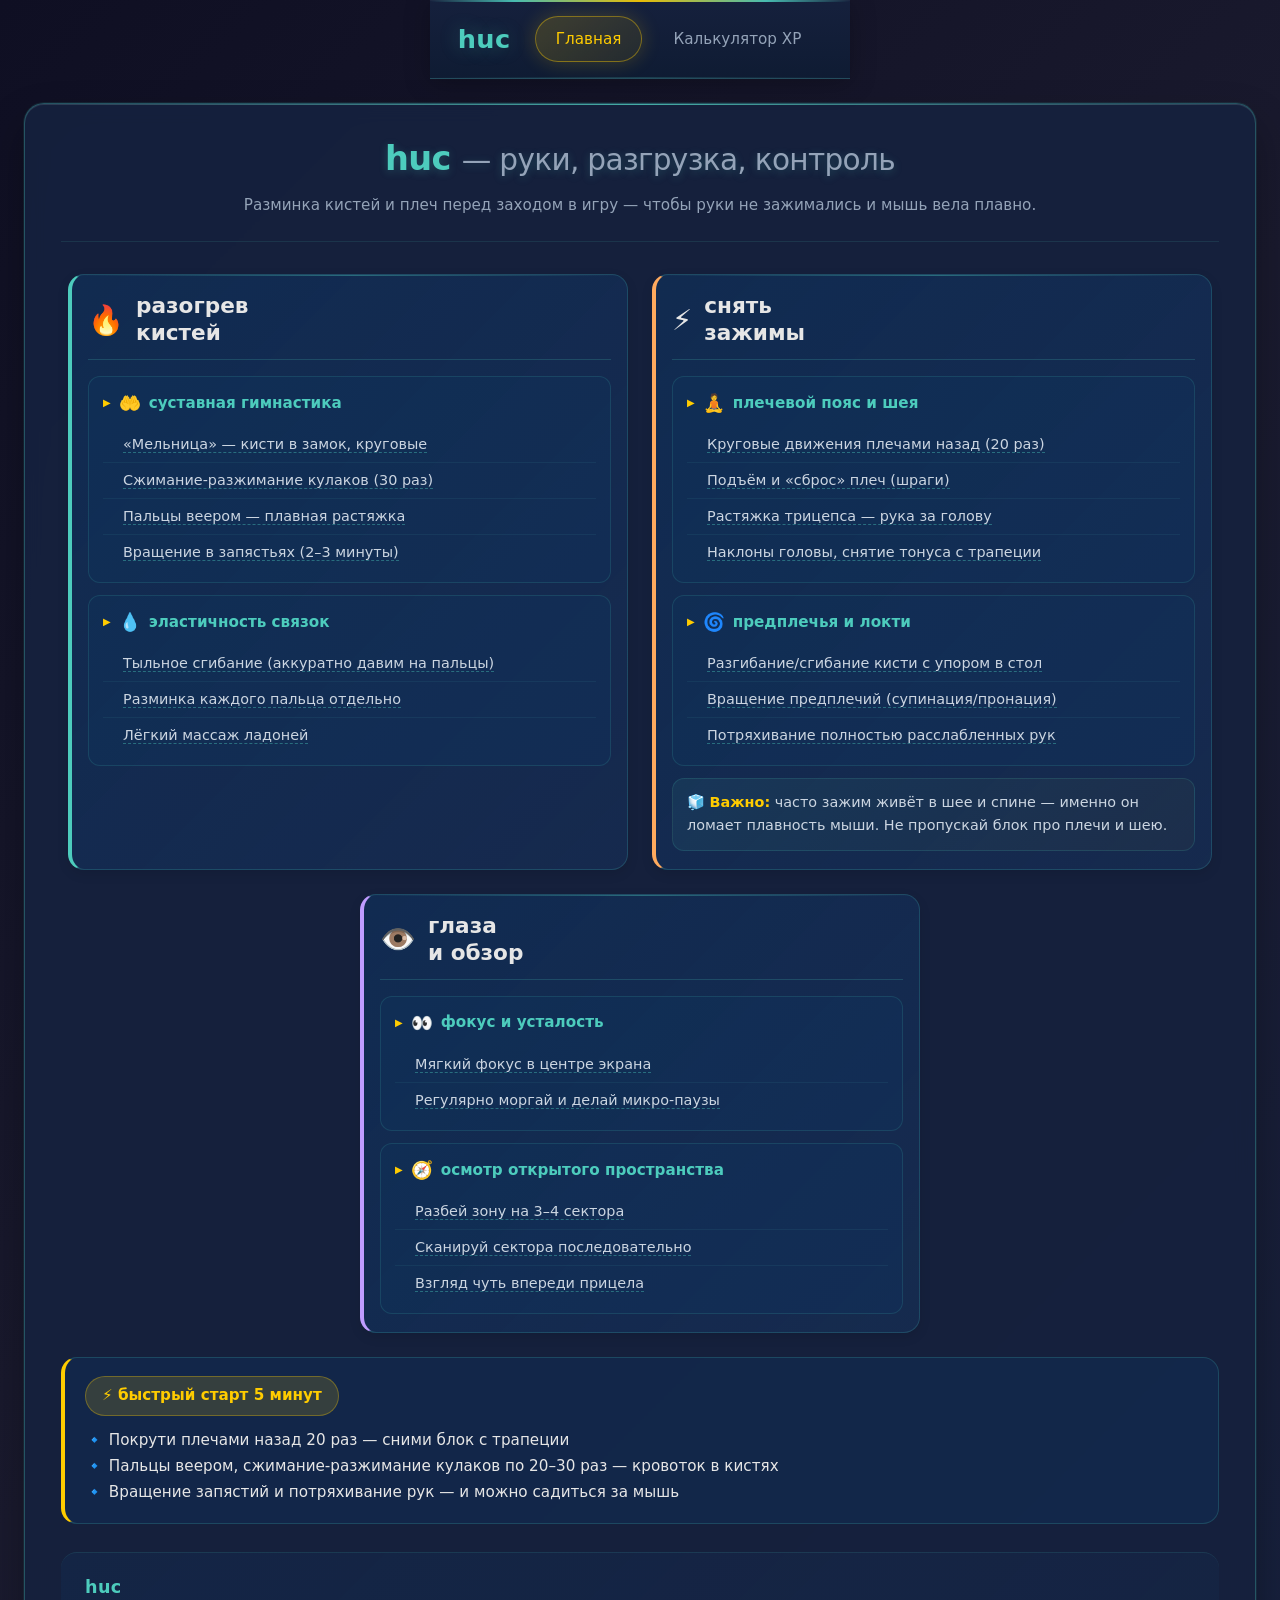
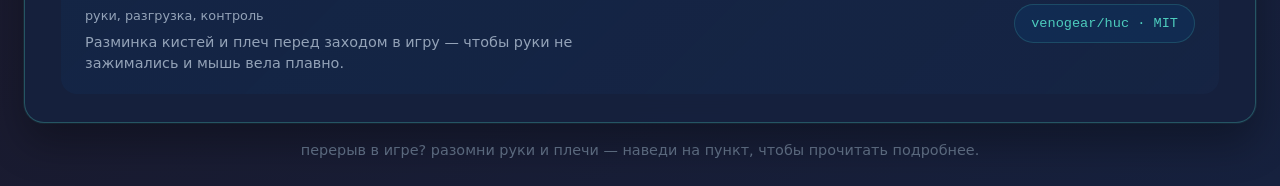
==== index.html @ d39ca1de "1 1" ====
<!DOCTYPE html>
<html lang="ru">
<head>
    <meta charset="UTF-8">
    <meta name="viewport" content="width=device-width, initial-scale=1.0">
    <title>huc (руки, разгрузка, контроль) · разминка рук и плеч перед игрой</title>
    <link rel="stylesheet" href="header.css">
    <style>
        * {
            box-sizing: border-box;
            margin: 0;
            padding: 0;
            font-family: 'Segoe UI', system-ui, -apple-system, sans-serif;
        }

        body {
            background: linear-gradient(135deg, #0f0f23 0%, #1a1a2e 50%, #16213e 100%);
            color: #e6e6e6;
            line-height: 1.6;
            padding: 24px;
            display: flex;
            flex-direction: column;
            align-items: center;
            min-height: 100vh;
        }

        .wrapper {
            max-width: 1800px;
            width: 100%;
        }

        .container {
            width: 100%;
            background: rgba(22, 33, 62, 0.95);
            backdrop-filter: blur(10px);
            border-radius: 20px;
            padding: 28px 36px;
            box-shadow:
                0 20px 40px rgba(0, 0, 0, 0.3),
                0 0 0 1px rgba(77, 204, 189, 0.1),
                inset 0 1px 0 rgba(255, 255, 255, 0.1);
            border: 1px solid rgba(77, 204, 189, 0.3);
            position: relative;
            overflow: visible;
        }

        .container::before {
            content: '';
            position: absolute;
            top: 0;
            left: 0;
            right: 0;
            height: 1px;
            background: linear-gradient(90deg, transparent, #4dccbd, transparent);
            opacity: 0.8;
        }

        .page-title {
            text-align: center;
            margin-bottom: 32px;
            padding-bottom: 24px;
            border-bottom: 1px solid rgba(77, 204, 189, 0.12);
        }

        .page-title h1 {
            font-size: 2.1rem;
            font-weight: 600;
            color: #4dccbd;
            letter-spacing: -0.02em;
            text-shadow: 0 2px 8px rgba(77, 204, 189, 0.25);
        }

        .page-title .decode {
            font-weight: 400;
            color: #94a3b8;
            font-size: 0.88em;
        }

        .page-title .sub {
            color: #94a3b8;
            font-size: 0.95rem;
            margin-top: 8px;
            line-height: 1.5;
        }

        .mindmap {
            display: flex;
            flex-wrap: wrap;
            justify-content: center;
            gap: 24px;
        }

        .card {
            flex: 1 1 420px;
            max-width: 560px;
            background: linear-gradient(135deg, rgba(15, 52, 96, 0.6), rgba(26, 58, 106, 0.4));
            border-radius: 16px;
            padding: 18px 16px;
            border: 1px solid rgba(77, 204, 189, 0.2);
            border-left: 4px solid #4dccbd;
            box-shadow: 0 4px 12px rgba(0, 0, 0, 0.1);
            position: relative;
            overflow: visible;
            transition: border-color 0.2s, box-shadow 0.2s;
        }

        .card::before {
            content: '';
            position: absolute;
            top: 0;
            left: 0;
            right: 0;
            height: 1px;
            background: linear-gradient(90deg, transparent, rgba(77, 204, 189, 0.4), transparent);
        }

        .card:hover {
            border-left-color: #ffcc00;
            box-shadow: 0 6px 20px rgba(255, 204, 0, 0.1);
        }

        .card-header {
            display: flex;
            align-items: center;
            gap: 12px;
            margin-bottom: 16px;
            padding-bottom: 12px;
            border-bottom: 1px solid rgba(77, 204, 189, 0.2);
        }

        .card-header .icon {
            font-size: 1.8rem;
        }

        .card-header h2 {
            font-size: 1.35rem;
            font-weight: 600;
            line-height: 1.25;
            color: #e6e6e6;
        }

        .block {
            background: rgba(15, 52, 96, 0.35);
            border-radius: 12px;
            padding: 12px 14px;
            margin-bottom: 12px;
            border: 1px solid rgba(77, 204, 189, 0.15);
            overflow: visible;
        }

        .block:last-of-type {
            margin-bottom: 0;
        }

        .block-title {
            display: flex;
            align-items: center;
            gap: 8px;
            font-weight: 600;
            color: #4dccbd;
            margin-bottom: 10px;
            font-size: 0.95rem;
        }

        .block-title::before {
            content: "▶";
            color: #ffcc00;
            font-size: 10px;
        }

        .block-title span {
            font-size: 1.1rem;
        }

        .list {
            list-style: none;
        }

        .list li {
            color: #cbd5e1;
            font-size: 0.9rem;
            padding: 6px 0 6px 20px;
            background: url('data:image/svg+xml;utf8,<svg xmlns="http://www.w3.org/2000/svg" width="12" height="12" viewBox="0 0 24 24" fill="none" stroke="%234dccbd" stroke-width="2"/><circle cx="12" cy="12" r="8"/></svg>') left center no-repeat;
            background-size: 12px;
            border-bottom: 1px solid rgba(77, 204, 189, 0.08);
            position: relative;
            overflow: visible;
        }

        .list li:last-child {
            border-bottom: none;
        }

        /* Пункты с тултипом */
        .list li.with-tooltip {
            cursor: help;
            padding-right: 8px;
        }

        .list li.with-tooltip .li-text {
            border-bottom: 1px dashed rgba(77, 204, 189, 0.4);
        }

        .tooltip-panel {
            position: absolute;
            z-index: 50;
            left: 100%;
            top: 50%;
            transform: translateY(-50%);
            margin-left: 12px;
            width: 260px;
            max-width: 90vw;
            padding: 10px 12px;
            background: rgba(22, 33, 62, 0.98);
            border: 1px solid #4dccbd;
            border-radius: 10px;
            font-size: 0.8rem;
            line-height: 1.45;
            color: #e2e8f0;
            opacity: 0;
            visibility: hidden;
            transition: opacity 0.2s, visibility 0.2s;
            pointer-events: none;
            box-shadow: 0 6px 20px rgba(0, 0, 0, 0.3);
            backdrop-filter: blur(10px);
        }

        .list li.with-tooltip:hover .tooltip-panel {
            opacity: 1;
            visibility: visible;
        }

        /* Тултип слева от карточки, если не влезает справа */
        .card:nth-child(even) .list li.with-tooltip .tooltip-panel {
            left: auto;
            right: 100%;
            margin-left: 0;
            margin-right: 12px;
        }

        .tip {
            background: linear-gradient(135deg, rgba(77, 204, 189, 0.08), rgba(255, 204, 0, 0.03));
            border-radius: 12px;
            margin-top: 12px;
            padding: 12px 14px;
            border: 1px solid rgba(77, 204, 189, 0.15);
        }

        .tip p {
            color: #cbd5e1;
            font-size: 0.9rem;
        }

        .tip strong {
            color: #ffcc00;
        }

        .quick {
            margin-top: 24px;
            padding: 18px 20px;
            background: rgba(15, 52, 96, 0.4);
            border-radius: 16px;
            border: 1px solid rgba(77, 204, 189, 0.2);
            border-left: 4px solid #ffcc00;
            color: #e6e6e6;
            font-size: 0.95rem;
            line-height: 1.7;
        }

        .quick .label {
            display: inline-block;
            background: rgba(255, 204, 0, 0.15);
            padding: 6px 16px;
            border-radius: 24px;
            font-weight: 600;
            color: #ffcc00;
            margin-bottom: 12px;
            border: 1px solid rgba(255, 204, 0, 0.3);
        }

        .footer {
            margin-top: 28px;
            padding: 20px 24px;
            border-radius: 16px;
            border-top: 1px solid rgba(77, 204, 189, 0.12);
            background: linear-gradient(135deg, rgba(15, 52, 96, 0.25), rgba(26, 58, 106, 0.15));
            display: flex;
            justify-content: space-between;
            align-items: center;
            flex-wrap: wrap;
            gap: 16px;
        }

        .footer-brand {
            display: flex;
            flex-direction: column;
            gap: 4px;
        }

        .footer-brand .name {
            font-size: 1.1rem;
            font-weight: 600;
            color: #4dccbd;
            letter-spacing: 0.02em;
        }

        .footer-brand .decode {
            font-size: 0.8rem;
            color: #94a3b8;
            font-weight: 400;
        }

        .footer-brand .desc {
            font-size: 0.9rem;
            color: #94a3b8;
            line-height: 1.45;
            max-width: 520px;
            margin-top: 2px;
        }

        .footer .gh {
            font-family: monospace;
            font-size: 0.85rem;
            background: rgba(15, 52, 96, 0.5);
            padding: 8px 16px;
            border-radius: 24px;
            color: #4dccbd;
            border: 1px solid rgba(77, 204, 189, 0.2);
        }

        .card-0 { border-left-color: #4dccbd; }
        .card-1 { border-left-color: #ffaa5e; }
        .card-2 { border-left-color: #bf9cff; }
        .card-3 { border-left-color: #5fd68f; }

        .tagline {
            margin-top: 16px;
            color: #64748b;
            text-align: center;
            font-size: 0.9rem;
        }

        @media (max-width: 900px) {
            .tooltip-panel {
                left: 0;
                right: auto;
                margin-left: 0;
                top: 100%;
                transform: translateY(6px);
                width: 100%;
            }
            .card:nth-child(even) .list li.with-tooltip .tooltip-panel {
                right: auto;
                margin-right: 0;
            }
        }
    </style>
</head>
<body>
    <div id="site-header-placeholder" data-current-page="index"></div>
    <div class="wrapper">
        <div class="container">
            <div class="page-title">
                <h1>huc <span class="decode">— руки, разгрузка, контроль</span></h1>
                <p class="sub">Разминка кистей и плеч перед заходом в игру — чтобы руки не зажимались и мышь вела плавно.</p>
            </div>

            <div class="mindmap">
                <!-- Карточка 1: Разогрев кистей -->
                <div class="card card-0">
                    <div class="card-header">
                        <span class="icon">🔥</span>
                        <h2>разогрев<br>кистей</h2>
                    </div>
                    <div class="block">
                        <div class="block-title"><span>🤲</span> суставная гимнастика</div>
                        <ul class="list">
                            <li class="with-tooltip">
                                <span class="li-text">«Мельница» — кисти в замок, круговые</span>
                                <span class="tooltip-panel">Сцепи пальцы в замок перед грудью и делай медленные круговые движения кистями в одну и другую сторону. Разогревает запястья и мелкие суставы пальцев.</span>
                            </li>
                            <li class="with-tooltip">
                                <span class="li-text">Сжимание‑разжимание кулаков (30 раз)</span>
                                <span class="tooltip-panel">Ритмично сжимай кулаки и полностью разжимай пальцы веером. Улучшает кровоток в кистях и снимает скованность после простоя.</span>
                            </li>
                            <li class="with-tooltip">
                                <span class="li-text">Пальцы веером — плавная растяжка</span>
                                <span class="tooltip-panel">Разводи пальцы в стороны и мягко тяни каждый вверх/вниз. Не дави резко — только лёгкое натяжение. Готовит связки к нагрузке.</span>
                            </li>
                            <li class="with-tooltip">
                                <span class="li-text">Вращение в запястьях (2–3 минуты)</span>
                                <span class="tooltip-panel">Руки свободно или ладони на коленях — крути запястьями по и против часовой. Раскручивает сустав и снимает застой.</span>
                            </li>
                        </ul>
                    </div>
                    <div class="block">
                        <div class="block-title"><span>💧</span> эластичность связок</div>
                        <ul class="list">
                            <li class="with-tooltip">
                                <span class="li-text">Тыльное сгибание (аккуратно давим на пальцы)</span>
                                <span class="tooltip-panel">Второй рукой мягко отводи тыльную сторону пальцев к себе, растягивая запястье. Без боли — только лёгкое натяжение.</span>
                            </li>
                            <li class="with-tooltip">
                                <span class="li-text">Разминка каждого пальца отдельно</span>
                                <span class="tooltip-panel">По очереди сгибай и разгибай каждый палец, можно с лёгким нажимом у основания. Особенно полезно для безымянного и мизинца.</span>
                            </li>
                            <li class="with-tooltip">
                                <span class="li-text">Лёгкий массаж ладоней</span>
                                <span class="tooltip-panel">Большим пальцем другой руки пройдись по ладони и основанию пальцев — разгоняет кровь и снимает напряжение перед хватом мыши.</span>
                            </li>
                        </ul>
                    </div>
                </div>

                <!-- Карточка 2: Снять зажимы -->
                <div class="card card-1">
                    <div class="card-header">
                        <span class="icon">⚡</span>
                        <h2>снять<br>зажимы</h2>
                    </div>
                    <div class="block">
                        <div class="block-title"><span>🧘</span> плечевой пояс и шея</div>
                        <ul class="list">
                            <li class="with-tooltip">
                                <span class="li-text">Круговые движения плечами назад (20 раз)</span>
                                <span class="tooltip-panel">Поднимай плечи вверх, отводи назад и опускай — только назад, не вперёд. Снимает блок с трапеции и верхней части спины, который часто ломает плавность мыши.</span>
                            </li>
                            <li class="with-tooltip">
                                <span class="li-text">Подъём и «сброс» плеч (шраги)</span>
                                <span class="tooltip-panel">Резко подними плечи к ушам и полностью сбрось вниз. Повтори 10–15 раз. Снимает зажим с трапеции после долгого сидения.</span>
                            </li>
                            <li class="with-tooltip">
                                <span class="li-text">Растяжка трицепса — рука за голову</span>
                                <span class="tooltip-panel">Одну руку заведи за голову, второй рукой мягко тяни локоть вниз. Меняй руки. Расслабляет заднюю поверхность руки и плечо.</span>
                            </li>
                            <li class="with-tooltip">
                                <span class="li-text">Наклоны головы, снятие тонуса с трапеции</span>
                                <span class="tooltip-panel">Медленные наклоны головы влево-вправо и вперёд (без запрокидывания). Снимает зажим в шее, который переходит в плечо и руку.</span>
                            </li>
                        </ul>
                    </div>
                    <div class="block">
                        <div class="block-title"><span>🌀</span> предплечья и локти</div>
                        <ul class="list">
                            <li class="with-tooltip">
                                <span class="li-text">Разгибание/сгибание кисти с упором в стол</span>
                                <span class="tooltip-panel">Положи предплечье на стол, кисть свесь за край — сгибай и разгибай кисть вверх-вниз. Растягивает сгибатели и разгибатели предплечья.</span>
                            </li>
                            <li class="with-tooltip">
                                <span class="li-text">Вращение предплечий (супинация/пронация)</span>
                                <span class="tooltip-panel">Локти прижаты к бокам, предплечья горизонтально — поворачивай ладони вверх-вниз. Разминает предплечье и снимает зажим от мыши.</span>
                            </li>
                            <li class="with-tooltip">
                                <span class="li-text">Потряхивание полностью расслабленных рук</span>
                                <span class="tooltip-panel">Встань, опусти руки вдоль тела и потряси кистями и предплечьями, как стряхиваешь воду. Снимает остаточное напряжение перед посадкой за мышь.</span>
                            </li>
                        </ul>
                    </div>
                    <div class="tip">
                        <p>🧊 <strong>Важно:</strong> часто зажим живёт в шее и спине — именно он ломает плавность мыши. Не пропускай блок про плечи и шею.</p>
                    </div>
                </div>

                <!-- Карточка 3: Глаза и обзор -->
                <div class="card card-2">
                    <div class="card-header">
                        <span class="icon">👁️</span>
                        <h2>глаза<br>и обзор</h2>
                    </div>
                    <div class="block">
                        <div class="block-title"><span>👀</span> фокус и усталость</div>
                        <ul class="list">
                            <li class="with-tooltip">
                                <span class="li-text">Мягкий фокус в центре экрана</span>
                                <span class="tooltip-panel">Смотри не в одну точку перекрестия, а чуть «расфокусированно» в центр экрана. Так периферия лучше ловит движение по краям и ты раньше замечаешь модель.</span>
                            </li>
                            <li class="with-tooltip">
                                <span class="li-text">Регулярно моргай и делай микро‑паузы</span>
                                <span class="tooltip-panel">Сухие глаза и напряжённый взгляд прилипают к одной точке. Каждые пару раундов отведи взгляд от монитора на несколько секунд и пару раз глубоко моргни.</span>
                            </li>
                        </ul>
                    </div>
                    <div class="block">
                        <div class="block-title"><span>🧭</span> осмотр открытого пространства</div>
                        <ul class="list">
                            <li class="with-tooltip">
                                <span class="li-text">Разбей зону на 3–4 сектора</span>
                                <span class="tooltip-panel">Мысленно дели открытую площадь на понятные куски: ближний левый, центр, правый, верхние позиции. Так ты не пытаешься охватить всё сразу и не теряешь модель.</span>
                            </li>
                            <li class="with-tooltip">
                                <span class="li-text">Сканируй сектора последовательно</span>
                                <span class="tooltip-panel">Когда выходишь, взгляд быстро пробегает по секторам в одном порядке (например: ближний угол → дальний → верх). Привычный маршрут ускоряет поиск противника.</span>
                            </li>
                            <li class="with-tooltip">
                                <span class="li-text">Взгляд чуть впереди прицела</span>
                                <span class="tooltip-panel">Пусть глаза идут чуть впереди движения прицела. Тогда ты видишь модель ещё до того, как прицел доезжает, а не только в момент, когда по тебе уже стреляют.</span>
                            </li>
                        </ul>
                    </div>
                </div>
            </div>

            <div class="quick">
                <span class="label">⚡ быстрый старт 5 минут</span><br>
                🔹 Покрути плечами назад 20 раз — сними блок с трапеции<br>
                🔹 Пальцы веером, сжимание-разжимание кулаков по 20–30 раз — кровоток в кистях<br>
                🔹 Вращение запястий и потряхивание рук — и можно садиться за мышь
            </div>

            <div class="footer">
                <div class="footer-brand">
                    <div class="name">huc</div>
                    <div class="decode">руки, разгрузка, контроль</div>
                    <div class="desc">Разминка кистей и плеч перед заходом в игру — чтобы руки не зажимались и мышь вела плавно.</div>
                </div>
                <div class="gh">venogear/huc · MIT</div>
            </div>
        </div>

        <p class="tagline">перерыв в игре? разомни руки и плечи — наведи на пункт, чтобы прочитать подробнее.</p>
    </div>
    <script src="load-header.js"></script>
</body>
</html>
---- header.css ----
/* Хеддер — в стиле калькулятора, аккуратный и заметный */
.site-header {
    background: linear-gradient(180deg, rgba(22, 33, 62, 0.98) 0%, rgba(15, 28, 52, 0.98) 100%);
    backdrop-filter: blur(16px);
    border-bottom: 1px solid rgba(77, 204, 189, 0.25);
    padding: 16px 28px;
    margin: -24px -24px 24px -24px;
    position: sticky;
    top: 0;
    z-index: 100;
    box-shadow: 0 4px 24px rgba(0, 0, 0, 0.25), 0 1px 0 rgba(255, 255, 255, 0.03) inset;
}
.site-header::before {
    content: '';
    position: absolute;
    top: 0;
    left: 0;
    right: 0;
    height: 2px;
    background: linear-gradient(90deg, transparent 0%, #4dccbd 20%, #ffcc00 50%, #4dccbd 80%, transparent 100%);
    opacity: 0.9;
}
.site-header::after {
    content: '';
    position: absolute;
    bottom: 0;
    left: 0;
    right: 0;
    height: 1px;
    background: linear-gradient(90deg, transparent, rgba(77, 204, 189, 0.2), transparent);
    pointer-events: none;
}
.site-header-inner {
    max-width: 1800px;
    margin: 0 auto;
    display: flex;
    align-items: center;
    justify-content: space-between;
    gap: 24px;
}
.site-logo {
    font-size: 1.6rem;
    font-weight: 700;
    letter-spacing: 0.02em;
    text-decoration: none;
    color: #4dccbd;
    text-shadow: 0 0 20px rgba(77, 204, 189, 0.3);
    transition: color 0.25s ease, text-shadow 0.25s ease;
    position: relative;
}
.site-logo:hover {
    color: #6ee7de;
    text-shadow: 0 0 28px rgba(77, 204, 189, 0.45);
}
.site-nav {
    display: flex;
    gap: 10px;
}
.site-nav .nav-link {
    padding: 10px 20px;
    border-radius: 999px;
    color: #94a3b8;
    text-decoration: none;
    font-weight: 500;
    font-size: 0.95rem;
    transition: color 0.2s ease, background 0.2s ease, box-shadow 0.2s ease, transform 0.2s ease;
    border: 1px solid transparent;
}
.site-nav .nav-link:hover {
    color: #e6e6e6;
    background: rgba(77, 204, 189, 0.12);
    border-color: rgba(77, 204, 189, 0.25);
    box-shadow: 0 0 16px rgba(77, 204, 189, 0.15);
}
.site-nav .nav-link.active {
    color: #ffcc00;
    background: linear-gradient(135deg, rgba(255, 204, 0, 0.18), rgba(255, 204, 0, 0.08));
    border-color: rgba(255, 204, 0, 0.4);
    box-shadow: 0 0 20px rgba(255, 204, 0, 0.2);
}
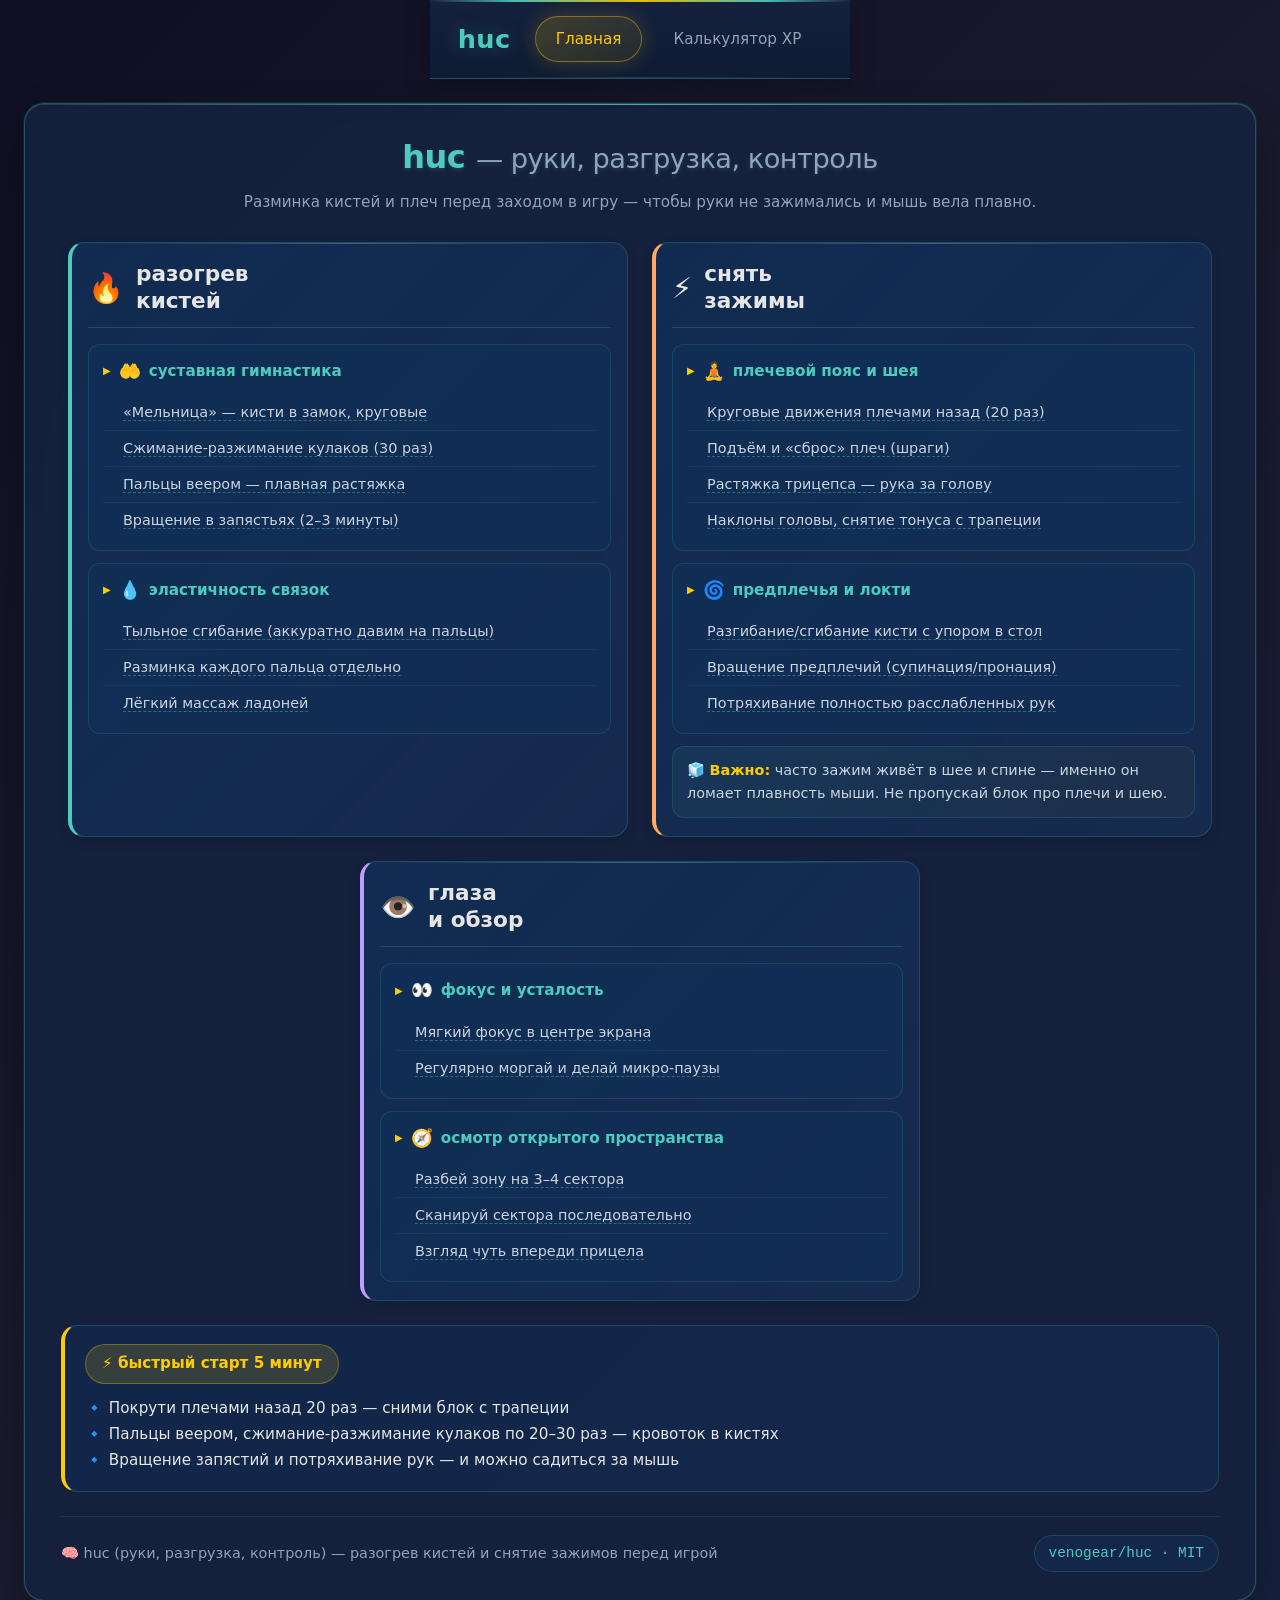
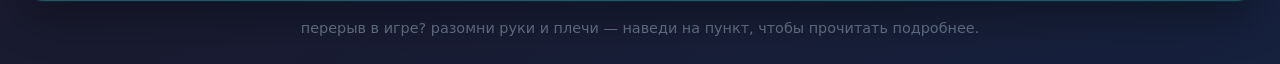
==== commit 95c9d0c4: "Update index.html" ====
--- a/index.html
+++ b/index.html
@@ -57,30 +57,27 @@
 
         .page-title {
             text-align: center;
-            margin-bottom: 32px;
-            padding-bottom: 24px;
-            border-bottom: 1px solid rgba(77, 204, 189, 0.12);
+            margin-bottom: 28px;
         }
 
         .page-title h1 {
-            font-size: 2.1rem;
+            font-size: 2rem;
             font-weight: 600;
             color: #4dccbd;
-            letter-spacing: -0.02em;
-            text-shadow: 0 2px 8px rgba(77, 204, 189, 0.25);
+            letter-spacing: -0.5px;
+            text-shadow: 0 2px 4px rgba(77, 204, 189, 0.2);
         }
 
         .page-title .decode {
             font-weight: 400;
             color: #94a3b8;
-            font-size: 0.88em;
+            font-size: 0.85em;
         }
 
         .page-title .sub {
             color: #94a3b8;
             font-size: 0.95rem;
-            margin-top: 8px;
-            line-height: 1.5;
+            margin-top: 6px;
         }
 
         .mindmap {
@@ -279,51 +276,23 @@
         }
 
         .footer {
-            margin-top: 28px;
-            padding: 20px 24px;
-            border-radius: 16px;
-            border-top: 1px solid rgba(77, 204, 189, 0.12);
-            background: linear-gradient(135deg, rgba(15, 52, 96, 0.25), rgba(26, 58, 106, 0.15));
+            margin-top: 24px;
+            padding-top: 18px;
+            border-top: 1px solid rgba(77, 204, 189, 0.1);
             display: flex;
             justify-content: space-between;
             align-items: center;
             flex-wrap: wrap;
-            gap: 16px;
-        }
-
-        .footer-brand {
-            display: flex;
-            flex-direction: column;
-            gap: 4px;
-        }
-
-        .footer-brand .name {
-            font-size: 1.1rem;
-            font-weight: 600;
-            color: #4dccbd;
-            letter-spacing: 0.02em;
-        }
-
-        .footer-brand .decode {
-            font-size: 0.8rem;
+            gap: 12px;
             color: #94a3b8;
-            font-weight: 400;
-        }
-
-        .footer-brand .desc {
             font-size: 0.9rem;
-            color: #94a3b8;
-            line-height: 1.45;
-            max-width: 520px;
-            margin-top: 2px;
         }
 
         .footer .gh {
             font-family: monospace;
-            font-size: 0.85rem;
-            background: rgba(15, 52, 96, 0.5);
-            padding: 8px 16px;
-            border-radius: 24px;
+            background: rgba(15, 52, 96, 0.4);
+            padding: 6px 14px;
+            border-radius: 20px;
             color: #4dccbd;
             border: 1px solid rgba(77, 204, 189, 0.2);
         }
@@ -508,11 +477,7 @@
             </div>
 
             <div class="footer">
-                <div class="footer-brand">
-                    <div class="name">huc</div>
-                    <div class="decode">руки, разгрузка, контроль</div>
-                    <div class="desc">Разминка кистей и плеч перед заходом в игру — чтобы руки не зажимались и мышь вела плавно.</div>
-                </div>
+                <div>🧠 huc (руки, разгрузка, контроль) — разогрев кистей и снятие зажимов перед игрой</div>
                 <div class="gh">venogear/huc · MIT</div>
             </div>
         </div>
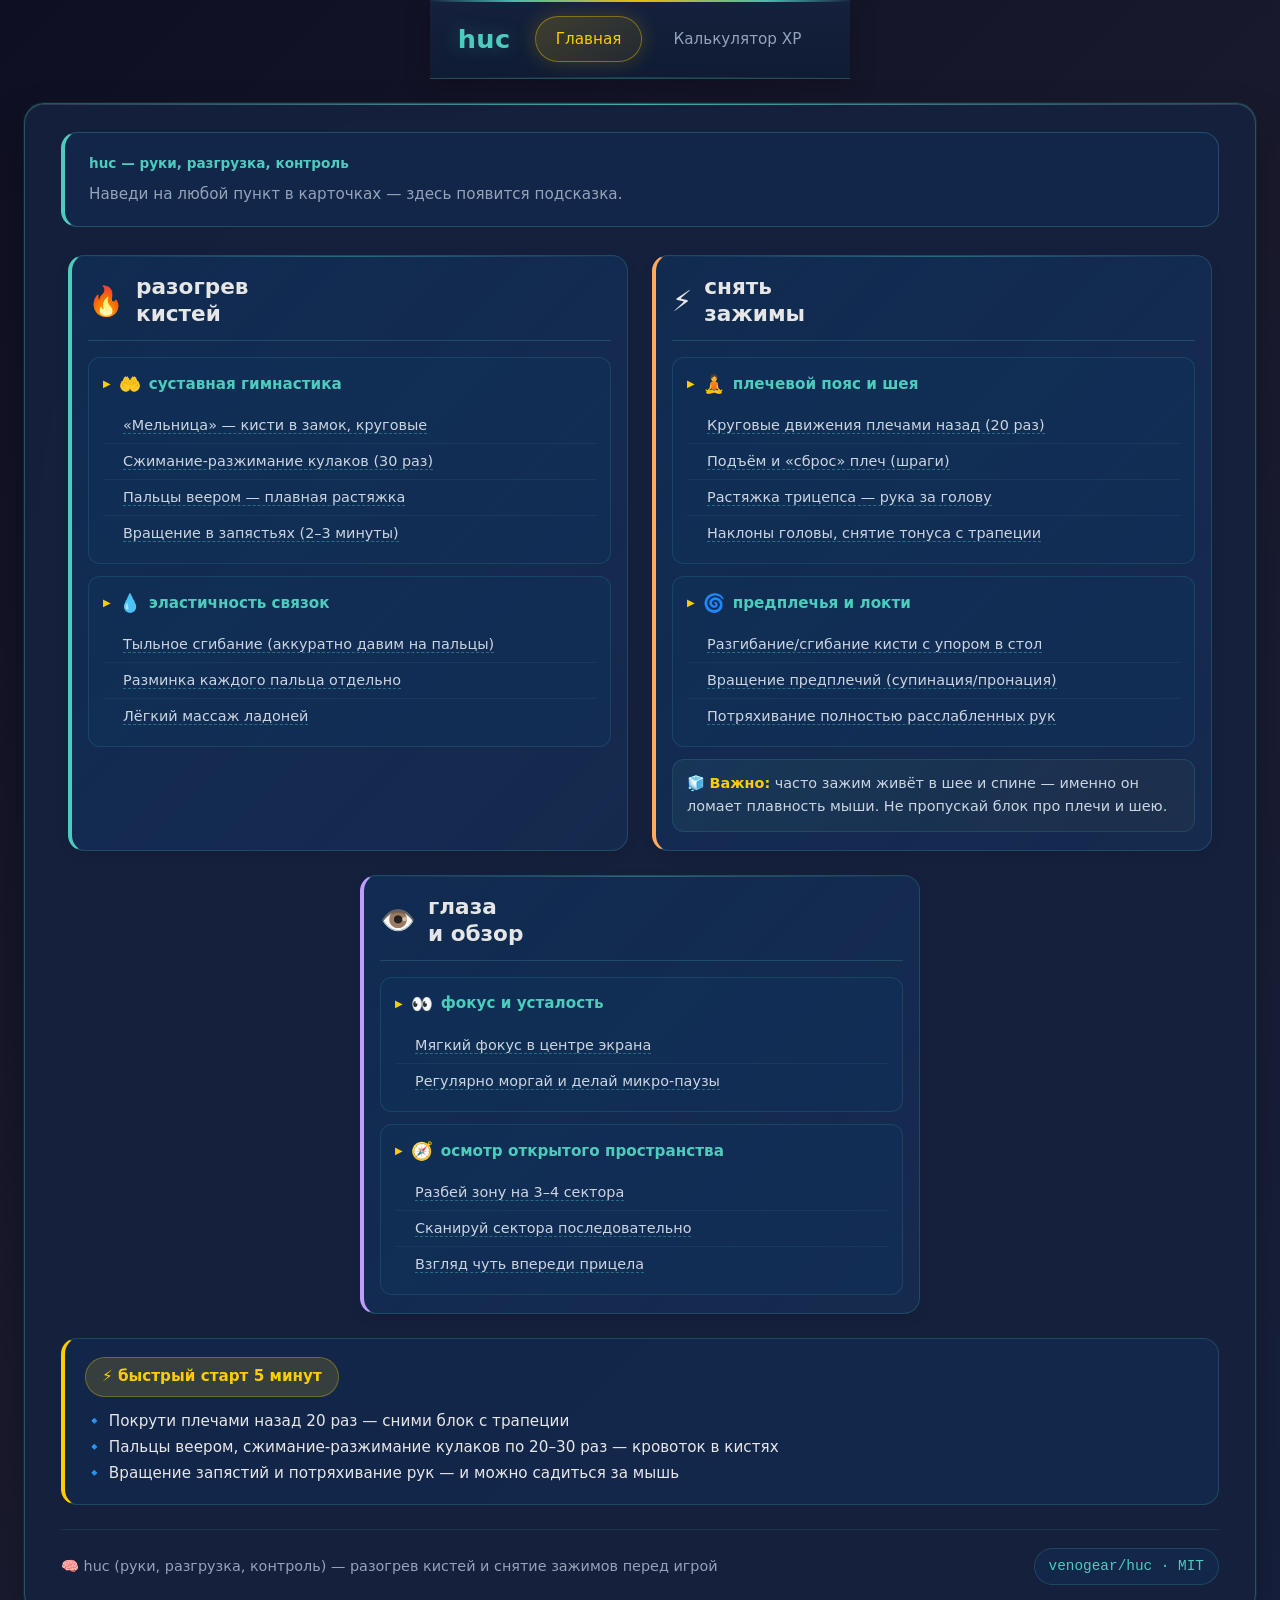
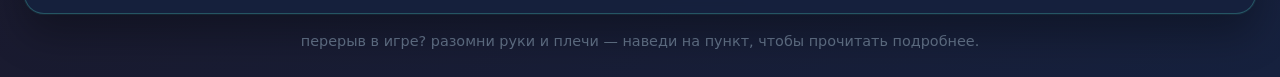
==== commit 9cffc381: "1 1" ====
--- a/index.html
+++ b/index.html
@@ -55,29 +55,42 @@
             opacity: 0.8;
         }
 
-        .page-title {
-            text-align: center;
+        .tooltip-window {
             margin-bottom: 28px;
-        }
-
-        .page-title h1 {
-            font-size: 2rem;
+            padding: 20px 24px;
+            min-height: 88px;
+            background: rgba(15, 52, 96, 0.4);
+            border-radius: 16px;
+            border: 1px solid rgba(77, 204, 189, 0.25);
+            border-left: 4px solid #4dccbd;
+        }
+
+        .tooltip-window-caption {
+            font-size: 0.85rem;
+            color: #4dccbd;
             font-weight: 600;
-            color: #4dccbd;
-            letter-spacing: -0.5px;
-            text-shadow: 0 2px 4px rgba(77, 204, 189, 0.2);
-        }
-
-        .page-title .decode {
-            font-weight: 400;
-            color: #94a3b8;
-            font-size: 0.85em;
-        }
-
-        .page-title .sub {
+            margin-bottom: 8px;
+        }
+
+        .tooltip-window-default {
             color: #94a3b8;
             font-size: 0.95rem;
-            margin-top: 6px;
+            line-height: 1.5;
+        }
+
+        .tooltip-window-content {
+            color: #e2e8f0;
+            font-size: 0.95rem;
+            line-height: 1.55;
+            display: none;
+        }
+
+        .tooltip-window.has-content .tooltip-window-default {
+            display: none;
+        }
+
+        .tooltip-window.has-content .tooltip-window-content {
+            display: block;
         }
 
         .mindmap {
@@ -222,9 +235,9 @@
             backdrop-filter: blur(10px);
         }
 
-        .list li.with-tooltip:hover .tooltip-panel {
-            opacity: 1;
-            visibility: visible;
+        /* Тултип выводится в центральное окно, не сбоку */
+        .list li.with-tooltip .tooltip-panel {
+            display: none;
         }
 
         /* Тултип слева от карточки, если не влезает справа */
@@ -329,9 +342,10 @@
     <div id="site-header-placeholder" data-current-page="index"></div>
     <div class="wrapper">
         <div class="container">
-            <div class="page-title">
-                <h1>huc <span class="decode">— руки, разгрузка, контроль</span></h1>
-                <p class="sub">Разминка кистей и плеч перед заходом в игру — чтобы руки не зажимались и мышь вела плавно.</p>
+            <div class="tooltip-window" id="tooltipWindow">
+                <div class="tooltip-window-caption">huc — руки, разгрузка, контроль</div>
+                <div class="tooltip-window-default" id="tooltipDefault">Наведи на любой пункт в карточках — здесь появится подсказка.</div>
+                <div class="tooltip-window-content" id="tooltipOutput"></div>
             </div>
 
             <div class="mindmap">
@@ -485,5 +499,28 @@
         <p class="tagline">перерыв в игре? разомни руки и плечи — наведи на пункт, чтобы прочитать подробнее.</p>
     </div>
     <script src="load-header.js"></script>
+    <script>
+        (function () {
+            var windowEl = document.getElementById('tooltipWindow');
+            var defaultEl = document.getElementById('tooltipDefault');
+            var outputEl = document.getElementById('tooltipOutput');
+            var items = document.querySelectorAll('.list li.with-tooltip');
+
+            items.forEach(function (li) {
+                var panel = li.querySelector('.tooltip-panel');
+                if (!panel) return;
+
+                li.addEventListener('mouseenter', function () {
+                    outputEl.textContent = panel.textContent;
+                    windowEl.classList.add('has-content');
+                });
+
+                li.addEventListener('mouseleave', function () {
+                    outputEl.textContent = '';
+                    windowEl.classList.remove('has-content');
+                });
+            });
+        })();
+    </script>
 </body>
 </html>
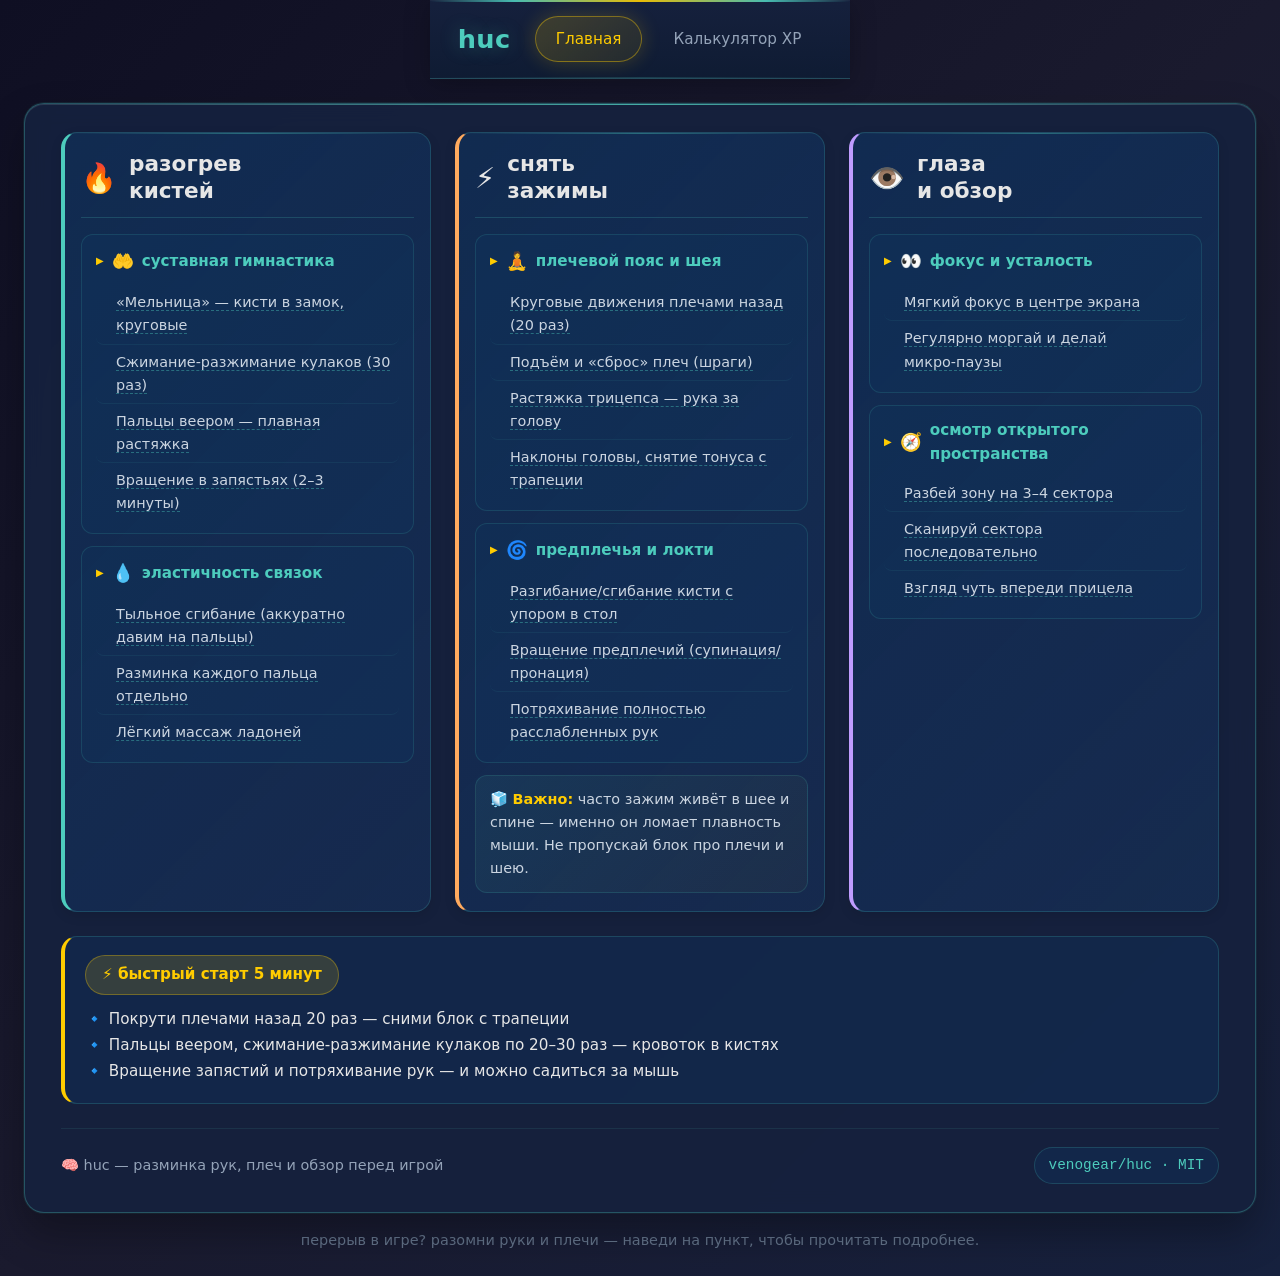
==== commit c2a1220c: "1 1" ====
--- a/index.html
+++ b/index.html
@@ -3,7 +3,7 @@
 <head>
     <meta charset="UTF-8">
     <meta name="viewport" content="width=device-width, initial-scale=1.0">
-    <title>huc (руки, разгрузка, контроль) · разминка рук и плеч перед игрой</title>
+    <title>huc · разминка и обзор перед игрой</title>
     <link rel="stylesheet" href="header.css">
     <style>
         * {
@@ -55,44 +55,6 @@
             opacity: 0.8;
         }
 
-        .tooltip-window {
-            margin-bottom: 28px;
-            padding: 20px 24px;
-            min-height: 88px;
-            background: rgba(15, 52, 96, 0.4);
-            border-radius: 16px;
-            border: 1px solid rgba(77, 204, 189, 0.25);
-            border-left: 4px solid #4dccbd;
-        }
-
-        .tooltip-window-caption {
-            font-size: 0.85rem;
-            color: #4dccbd;
-            font-weight: 600;
-            margin-bottom: 8px;
-        }
-
-        .tooltip-window-default {
-            color: #94a3b8;
-            font-size: 0.95rem;
-            line-height: 1.5;
-        }
-
-        .tooltip-window-content {
-            color: #e2e8f0;
-            font-size: 0.95rem;
-            line-height: 1.55;
-            display: none;
-        }
-
-        .tooltip-window.has-content .tooltip-window-default {
-            display: none;
-        }
-
-        .tooltip-window.has-content .tooltip-window-content {
-            display: block;
-        }
-
         .mindmap {
             display: flex;
             flex-wrap: wrap;
@@ -101,8 +63,8 @@
         }
 
         .card {
-            flex: 1 1 420px;
-            max-width: 560px;
+            flex: 1 1 360px;
+            max-width: 480px;
             background: linear-gradient(135deg, rgba(15, 52, 96, 0.6), rgba(26, 58, 106, 0.4));
             border-radius: 16px;
             padding: 18px 16px;
@@ -201,10 +163,27 @@
             border-bottom: none;
         }
 
-        /* Пункты с тултипом */
+        /* Пункты-кнопки с подсказкой */
         .list li.with-tooltip {
-            cursor: help;
+            cursor: pointer;
             padding-right: 8px;
+            border-radius: 8px;
+            transition: background 0.2s, border-color 0.2s, box-shadow 0.2s;
+        }
+
+        .list li.with-tooltip:hover {
+            background: rgba(77, 204, 189, 0.12);
+        }
+
+        .list li.with-tooltip.selected {
+            background: rgba(255, 204, 0, 0.12);
+            box-shadow: inset 3px 0 0 #ffcc00;
+        }
+
+        .list li.with-tooltip.selected .li-text::after {
+            content: ' ✓';
+            color: #ffcc00;
+            font-weight: 600;
         }
 
         .list li.with-tooltip .li-text {
@@ -212,40 +191,33 @@
         }
 
         .tooltip-panel {
-            position: absolute;
+            position: fixed;
             z-index: 50;
-            left: 100%;
-            top: 50%;
-            transform: translateY(-50%);
-            margin-left: 12px;
             width: 260px;
             max-width: 90vw;
             padding: 10px 12px;
             background: rgba(22, 33, 62, 0.98);
             border: 1px solid #4dccbd;
             border-radius: 10px;
-            font-size: 0.8rem;
-            line-height: 1.45;
             color: #e2e8f0;
             opacity: 0;
             visibility: hidden;
-            transition: opacity 0.2s, visibility 0.2s;
+            transition: opacity 0.15s ease, visibility 0.15s ease;
             pointer-events: none;
             box-shadow: 0 6px 20px rgba(0, 0, 0, 0.3);
             backdrop-filter: blur(10px);
         }
 
-        /* Тултип выводится в центральное окно, не сбоку */
-        .list li.with-tooltip .tooltip-panel {
-            display: none;
-        }
-
-        /* Тултип слева от карточки, если не влезает справа */
-        .card:nth-child(even) .list li.with-tooltip .tooltip-panel {
-            left: auto;
-            right: 100%;
-            margin-left: 0;
-            margin-right: 12px;
+        .tooltip-title {
+            font-weight: 600;
+            color: #4dccbd;
+            margin-bottom: 4px;
+            font-size: 0.9rem;
+        }
+
+        .tooltip-body {
+            font-size: 0.85rem;
+            line-height: 1.5;
         }
 
         .tip {
@@ -341,13 +313,7 @@
 <body>
     <div id="site-header-placeholder" data-current-page="index"></div>
     <div class="wrapper">
-        <div class="container">
-            <div class="tooltip-window" id="tooltipWindow">
-                <div class="tooltip-window-caption">huc — руки, разгрузка, контроль</div>
-                <div class="tooltip-window-default" id="tooltipDefault">Наведи на любой пункт в карточках — здесь появится подсказка.</div>
-                <div class="tooltip-window-content" id="tooltipOutput"></div>
-            </div>
-
+            <div class="container">
             <div class="mindmap">
                 <!-- Карточка 1: Разогрев кистей -->
                 <div class="card card-0">
@@ -491,7 +457,7 @@
             </div>
 
             <div class="footer">
-                <div>🧠 huc (руки, разгрузка, контроль) — разогрев кистей и снятие зажимов перед игрой</div>
+                <div>🧠 huc — разминка рук, плеч и обзор перед игрой</div>
                 <div class="gh">venogear/huc · MIT</div>
             </div>
         </div>
@@ -501,23 +467,37 @@
     <script src="load-header.js"></script>
     <script>
         (function () {
-            var windowEl = document.getElementById('tooltipWindow');
-            var defaultEl = document.getElementById('tooltipDefault');
-            var outputEl = document.getElementById('tooltipOutput');
             var items = document.querySelectorAll('.list li.with-tooltip');
 
             items.forEach(function (li) {
                 var panel = li.querySelector('.tooltip-panel');
-                if (!panel) return;
+                var titleEl = li.querySelector('.li-text');
+                if (!panel || !titleEl) return;
+
+                var bodyText = panel.textContent;
+                var titleText = titleEl.textContent;
+                panel.innerHTML = '<div class="tooltip-title">' + titleText + '</div><div class="tooltip-body">' + bodyText + '</div>';
 
                 li.addEventListener('mouseenter', function () {
-                    outputEl.textContent = panel.textContent;
-                    windowEl.classList.add('has-content');
+                    panel.style.opacity = '1';
+                    panel.style.visibility = 'visible';
                 });
 
                 li.addEventListener('mouseleave', function () {
-                    outputEl.textContent = '';
-                    windowEl.classList.remove('has-content');
+                    panel.style.opacity = '0';
+                    panel.style.visibility = 'hidden';
+                });
+
+                li.addEventListener('mousemove', function (e) {
+                    var offset = 16;
+                    panel.style.position = 'fixed';
+                    panel.style.left = (e.clientX + offset) + 'px';
+                    panel.style.top = (e.clientY + offset) + 'px';
+                });
+
+                li.addEventListener('click', function (e) {
+                    e.preventDefault();
+                    li.classList.toggle('selected');
                 });
             });
         })();
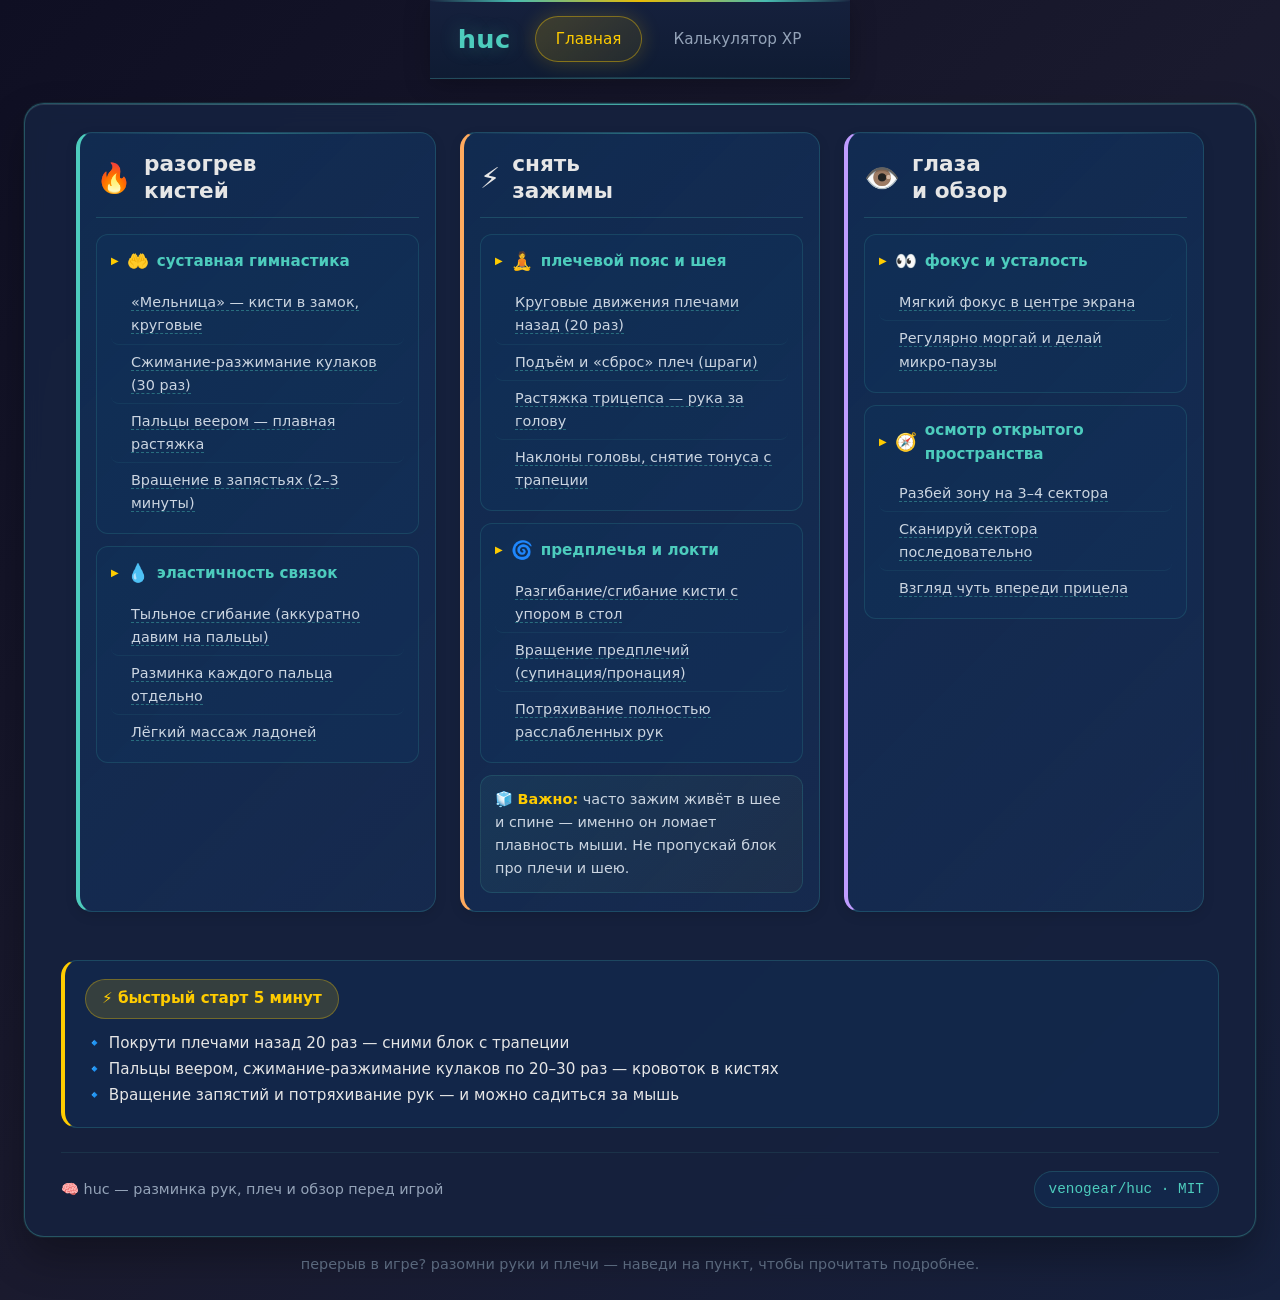
==== commit 37fd7aa8: "1 1" ====
--- a/index.html
+++ b/index.html
@@ -60,10 +60,14 @@
             flex-wrap: wrap;
             justify-content: center;
             gap: 24px;
+            width: fit-content;
+            max-width: 100%;
+            margin-left: auto;
+            margin-right: auto;
         }
 
         .card {
-            flex: 1 1 360px;
+            flex: 0 1 360px;
             max-width: 480px;
             background: linear-gradient(135deg, rgba(15, 52, 96, 0.6), rgba(26, 58, 106, 0.4));
             border-radius: 16px;
@@ -238,6 +242,8 @@
         }
 
         .quick {
+            flex: 1 1 100%;
+            width: 100%;
             margin-top: 24px;
             padding: 18px 20px;
             background: rgba(15, 52, 96, 0.4);
@@ -447,13 +453,13 @@
                         </ul>
                     </div>
                 </div>
-            </div>
-
-            <div class="quick">
-                <span class="label">⚡ быстрый старт 5 минут</span><br>
-                🔹 Покрути плечами назад 20 раз — сними блок с трапеции<br>
-                🔹 Пальцы веером, сжимание-разжимание кулаков по 20–30 раз — кровоток в кистях<br>
-                🔹 Вращение запястий и потряхивание рук — и можно садиться за мышь
+
+                <div class="quick">
+                    <span class="label">⚡ быстрый старт 5 минут</span><br>
+                    🔹 Покрути плечами назад 20 раз — сними блок с трапеции<br>
+                    🔹 Пальцы веером, сжимание-разжимание кулаков по 20–30 раз — кровоток в кистях<br>
+                    🔹 Вращение запястий и потряхивание рук — и можно садиться за мышь
+                </div>
             </div>
 
             <div class="footer">
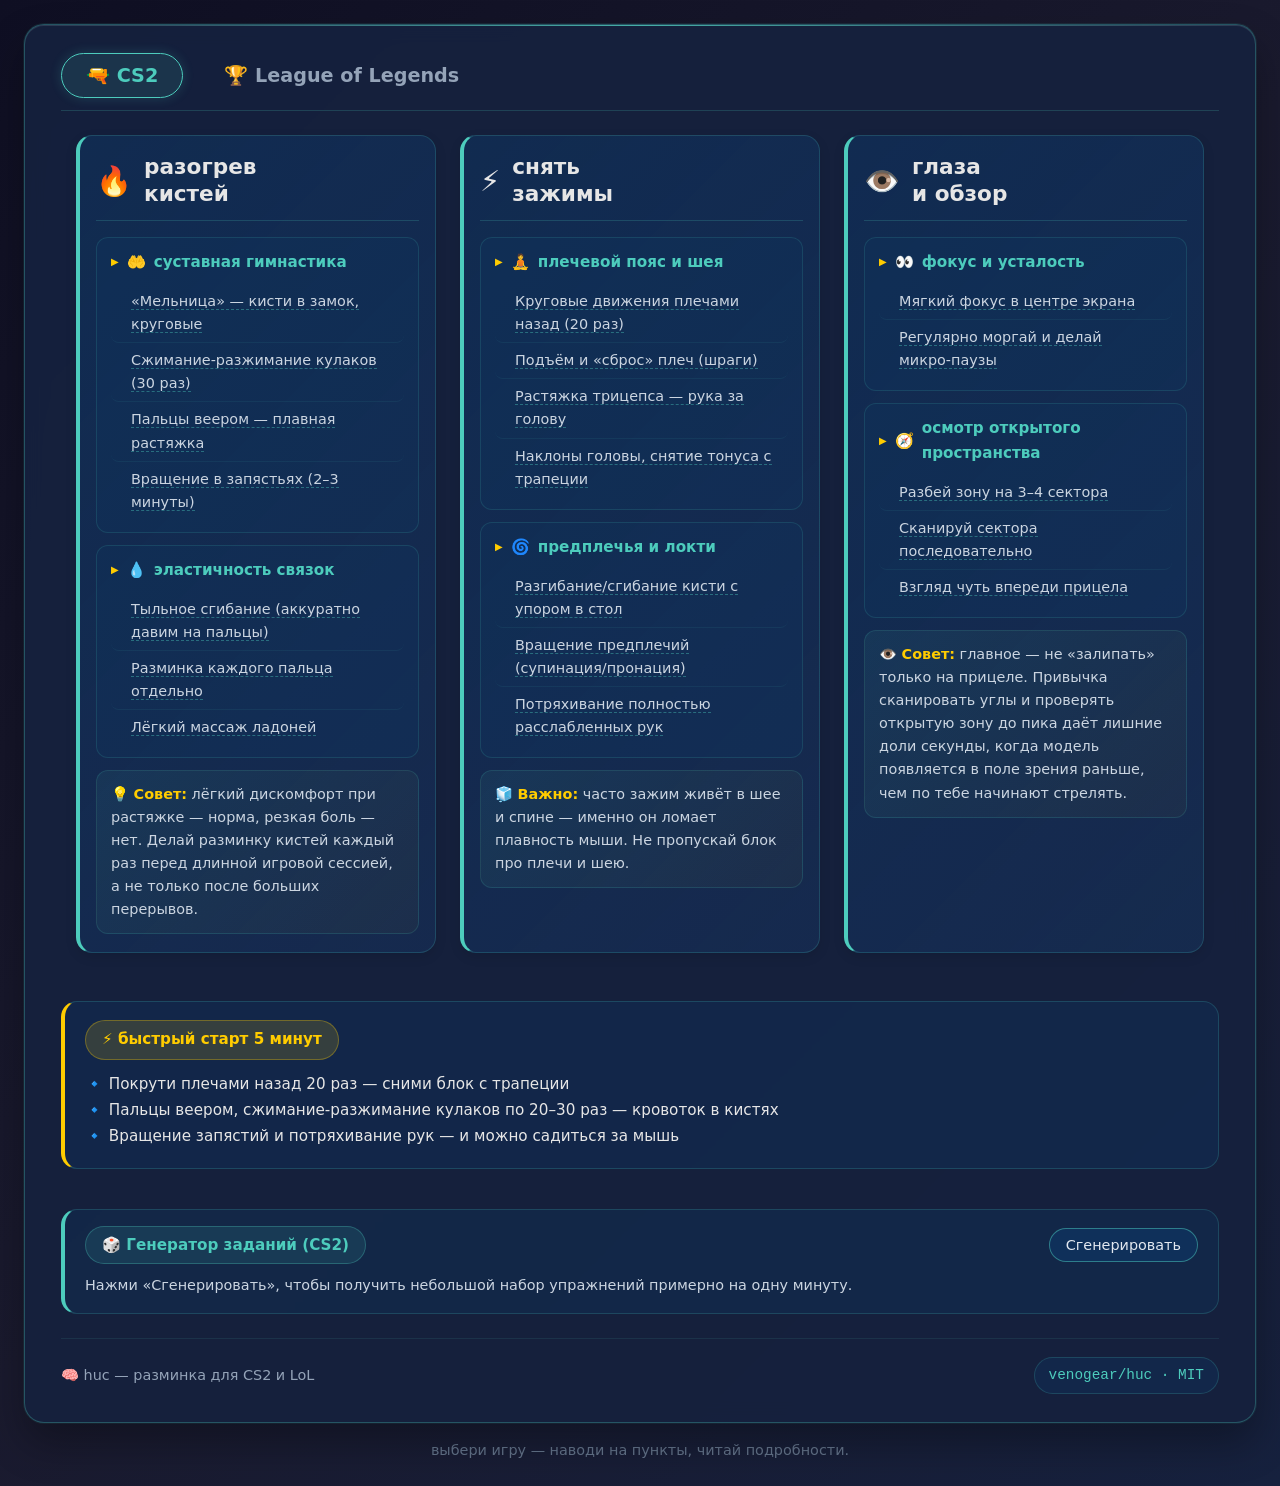
==== commit e77fde08: "1 1" ====
--- a/index.html
+++ b/index.html
@@ -3,8 +3,7 @@
 <head>
     <meta charset="UTF-8">
     <meta name="viewport" content="width=device-width, initial-scale=1.0">
-    <title>huc · разминка и обзор перед игрой</title>
-    <link rel="stylesheet" href="header.css">
+    <title>huc · разминка для CS2 и LoL</title>
     <style>
         * {
             box-sizing: border-box;
@@ -35,10 +34,7 @@
             backdrop-filter: blur(10px);
             border-radius: 20px;
             padding: 28px 36px;
-            box-shadow:
-                0 20px 40px rgba(0, 0, 0, 0.3),
-                0 0 0 1px rgba(77, 204, 189, 0.1),
-                inset 0 1px 0 rgba(255, 255, 255, 0.1);
+            box-shadow: 0 20px 40px rgba(0, 0, 0, 0.3), 0 0 0 1px rgba(77, 204, 189, 0.1), inset 0 1px 0 rgba(255, 255, 255, 0.1);
             border: 1px solid rgba(77, 204, 189, 0.3);
             position: relative;
             overflow: visible;
@@ -53,6 +49,50 @@
             height: 1px;
             background: linear-gradient(90deg, transparent, #4dccbd, transparent);
             opacity: 0.8;
+        }
+
+        /* Табы */
+        .tab-bar {
+            display: flex;
+            gap: 16px;
+            margin-bottom: 24px;
+            border-bottom: 1px solid rgba(77, 204, 189, 0.2);
+            padding-bottom: 12px;
+            flex-wrap: wrap;
+        }
+
+        .tab-btn {
+            background: transparent;
+            border: none;
+            color: #94a3b8;
+            font-size: 1.2rem;
+            font-weight: 600;
+            padding: 10px 24px;
+            border-radius: 40px;
+            cursor: pointer;
+            transition: all 0.2s;
+            border: 1px solid transparent;
+        }
+
+        .tab-btn:hover {
+            color: #4dccbd;
+            background: rgba(77, 204, 189, 0.05);
+            border-color: rgba(77, 204, 189, 0.2);
+        }
+
+        .tab-btn.active {
+            background: rgba(77, 204, 189, 0.12);
+            color: #4dccbd;
+            border-color: #4dccbd;
+            box-shadow: 0 0 12px rgba(77, 204, 189, 0.2);
+        }
+
+        .tab-content {
+            display: none;
+        }
+
+        .tab-content.active {
+            display: block;
         }
 
         .mindmap {
@@ -80,16 +120,6 @@
             transition: border-color 0.2s, box-shadow 0.2s;
         }
 
-        .card::before {
-            content: '';
-            position: absolute;
-            top: 0;
-            left: 0;
-            right: 0;
-            height: 1px;
-            background: linear-gradient(90deg, transparent, rgba(77, 204, 189, 0.4), transparent);
-        }
-
         .card:hover {
             border-left-color: #ffcc00;
             box-shadow: 0 6px 20px rgba(255, 204, 0, 0.1);
@@ -142,10 +172,6 @@
             content: "▶";
             color: #ffcc00;
             font-size: 10px;
-        }
-
-        .block-title span {
-            font-size: 1.1rem;
         }
 
         .list {
@@ -167,7 +193,6 @@
             border-bottom: none;
         }
 
-        /* Пункты-кнопки с подсказкой */
         .list li.with-tooltip {
             cursor: pointer;
             padding-right: 8px;
@@ -224,6 +249,12 @@
             line-height: 1.5;
         }
 
+        .tooltip-focus {
+            font-size: 0.8rem;
+            color: #94a3b8;
+            margin-bottom: 4px;
+        }
+
         .tip {
             background: linear-gradient(135deg, rgba(77, 204, 189, 0.08), rgba(255, 204, 0, 0.03));
             border-radius: 12px;
@@ -255,6 +286,29 @@
             line-height: 1.7;
         }
 
+        .generator {
+            flex: 1 1 100%;
+            width: 100%;
+            margin-top: 16px;
+            padding: 16px 20px;
+            background: rgba(15, 52, 96, 0.35);
+            border-radius: 16px;
+            border: 1px solid rgba(77, 204, 189, 0.2);
+            border-left: 4px solid #4dccbd;
+            color: #e6e6e6;
+            font-size: 0.95rem;
+            line-height: 1.6;
+        }
+
+        .generator-header {
+            display: flex;
+            justify-content: space-between;
+            align-items: center;
+            gap: 12px;
+            margin-bottom: 10px;
+            flex-wrap: wrap;
+        }
+
         .quick .label {
             display: inline-block;
             background: rgba(255, 204, 0, 0.15);
@@ -264,6 +318,44 @@
             color: #ffcc00;
             margin-bottom: 12px;
             border: 1px solid rgba(255, 204, 0, 0.3);
+        }
+
+        .generator .label {
+            display: inline-block;
+            background: rgba(77, 204, 189, 0.12);
+            padding: 6px 16px;
+            border-radius: 24px;
+            font-weight: 600;
+            color: #4dccbd;
+            border: 1px solid rgba(77, 204, 189, 0.3);
+        }
+
+        .generator button {
+            padding: 8px 16px;
+            border-radius: 999px;
+            border: 1px solid rgba(77, 204, 189, 0.5);
+            background: rgba(15, 52, 96, 0.8);
+            color: #e2e8f0;
+            font-size: 0.9rem;
+            font-weight: 500;
+            cursor: pointer;
+            transition: background 0.15s ease, border-color 0.15s ease, transform 0.1s ease, box-shadow 0.15s ease;
+        }
+
+        .generator button:hover {
+            background: rgba(77, 204, 189, 0.18);
+            border-color: rgba(77, 204, 189, 0.8);
+            box-shadow: 0 0 12px rgba(77, 204, 189, 0.25);
+        }
+
+        .generator button:active {
+            transform: translateY(1px);
+            box-shadow: 0 0 6px rgba(77, 204, 189, 0.2);
+        }
+
+        .generator-body {
+            color: #cbd5e1;
+            font-size: 0.9rem;
         }
 
         .footer {
@@ -288,225 +380,445 @@
             border: 1px solid rgba(77, 204, 189, 0.2);
         }
 
-        .card-0 { border-left-color: #4dccbd; }
-        .card-1 { border-left-color: #ffaa5e; }
-        .card-2 { border-left-color: #bf9cff; }
-        .card-3 { border-left-color: #5fd68f; }
-
         .tagline {
             margin-top: 16px;
             color: #64748b;
             text-align: center;
             font-size: 0.9rem;
         }
-
-        @media (max-width: 900px) {
-            .tooltip-panel {
-                left: 0;
-                right: auto;
-                margin-left: 0;
-                top: 100%;
-                transform: translateY(6px);
-                width: 100%;
-            }
-            .card:nth-child(even) .list li.with-tooltip .tooltip-panel {
-                right: auto;
-                margin-right: 0;
-            }
-        }
     </style>
 </head>
 <body>
-    <div id="site-header-placeholder" data-current-page="index"></div>
     <div class="wrapper">
-            <div class="container">
-            <div class="mindmap">
-                <!-- Карточка 1: Разогрев кистей -->
-                <div class="card card-0">
-                    <div class="card-header">
-                        <span class="icon">🔥</span>
-                        <h2>разогрев<br>кистей</h2>
-                    </div>
-                    <div class="block">
-                        <div class="block-title"><span>🤲</span> суставная гимнастика</div>
-                        <ul class="list">
-                            <li class="with-tooltip">
-                                <span class="li-text">«Мельница» — кисти в замок, круговые</span>
-                                <span class="tooltip-panel">Сцепи пальцы в замок перед грудью и делай медленные круговые движения кистями в одну и другую сторону. Разогревает запястья и мелкие суставы пальцев.</span>
-                            </li>
-                            <li class="with-tooltip">
-                                <span class="li-text">Сжимание‑разжимание кулаков (30 раз)</span>
-                                <span class="tooltip-panel">Ритмично сжимай кулаки и полностью разжимай пальцы веером. Улучшает кровоток в кистях и снимает скованность после простоя.</span>
-                            </li>
-                            <li class="with-tooltip">
-                                <span class="li-text">Пальцы веером — плавная растяжка</span>
-                                <span class="tooltip-panel">Разводи пальцы в стороны и мягко тяни каждый вверх/вниз. Не дави резко — только лёгкое натяжение. Готовит связки к нагрузке.</span>
-                            </li>
-                            <li class="with-tooltip">
-                                <span class="li-text">Вращение в запястьях (2–3 минуты)</span>
-                                <span class="tooltip-panel">Руки свободно или ладони на коленях — крути запястьями по и против часовой. Раскручивает сустав и снимает застой.</span>
-                            </li>
-                        </ul>
-                    </div>
-                    <div class="block">
-                        <div class="block-title"><span>💧</span> эластичность связок</div>
-                        <ul class="list">
-                            <li class="with-tooltip">
-                                <span class="li-text">Тыльное сгибание (аккуратно давим на пальцы)</span>
-                                <span class="tooltip-panel">Второй рукой мягко отводи тыльную сторону пальцев к себе, растягивая запястье. Без боли — только лёгкое натяжение.</span>
-                            </li>
-                            <li class="with-tooltip">
-                                <span class="li-text">Разминка каждого пальца отдельно</span>
-                                <span class="tooltip-panel">По очереди сгибай и разгибай каждый палец, можно с лёгким нажимом у основания. Особенно полезно для безымянного и мизинца.</span>
-                            </li>
-                            <li class="with-tooltip">
-                                <span class="li-text">Лёгкий массаж ладоней</span>
-                                <span class="tooltip-panel">Большим пальцем другой руки пройдись по ладони и основанию пальцев — разгоняет кровь и снимает напряжение перед хватом мыши.</span>
-                            </li>
-                        </ul>
-                    </div>
-                </div>
-
-                <!-- Карточка 2: Снять зажимы -->
-                <div class="card card-1">
-                    <div class="card-header">
-                        <span class="icon">⚡</span>
-                        <h2>снять<br>зажимы</h2>
-                    </div>
-                    <div class="block">
-                        <div class="block-title"><span>🧘</span> плечевой пояс и шея</div>
-                        <ul class="list">
-                            <li class="with-tooltip">
-                                <span class="li-text">Круговые движения плечами назад (20 раз)</span>
-                                <span class="tooltip-panel">Поднимай плечи вверх, отводи назад и опускай — только назад, не вперёд. Снимает блок с трапеции и верхней части спины, который часто ломает плавность мыши.</span>
-                            </li>
-                            <li class="with-tooltip">
-                                <span class="li-text">Подъём и «сброс» плеч (шраги)</span>
-                                <span class="tooltip-panel">Резко подними плечи к ушам и полностью сбрось вниз. Повтори 10–15 раз. Снимает зажим с трапеции после долгого сидения.</span>
-                            </li>
-                            <li class="with-tooltip">
-                                <span class="li-text">Растяжка трицепса — рука за голову</span>
-                                <span class="tooltip-panel">Одну руку заведи за голову, второй рукой мягко тяни локоть вниз. Меняй руки. Расслабляет заднюю поверхность руки и плечо.</span>
-                            </li>
-                            <li class="with-tooltip">
-                                <span class="li-text">Наклоны головы, снятие тонуса с трапеции</span>
-                                <span class="tooltip-panel">Медленные наклоны головы влево-вправо и вперёд (без запрокидывания). Снимает зажим в шее, который переходит в плечо и руку.</span>
-                            </li>
-                        </ul>
-                    </div>
-                    <div class="block">
-                        <div class="block-title"><span>🌀</span> предплечья и локти</div>
-                        <ul class="list">
-                            <li class="with-tooltip">
-                                <span class="li-text">Разгибание/сгибание кисти с упором в стол</span>
-                                <span class="tooltip-panel">Положи предплечье на стол, кисть свесь за край — сгибай и разгибай кисть вверх-вниз. Растягивает сгибатели и разгибатели предплечья.</span>
-                            </li>
-                            <li class="with-tooltip">
-                                <span class="li-text">Вращение предплечий (супинация/пронация)</span>
-                                <span class="tooltip-panel">Локти прижаты к бокам, предплечья горизонтально — поворачивай ладони вверх-вниз. Разминает предплечье и снимает зажим от мыши.</span>
-                            </li>
-                            <li class="with-tooltip">
-                                <span class="li-text">Потряхивание полностью расслабленных рук</span>
-                                <span class="tooltip-panel">Встань, опусти руки вдоль тела и потряси кистями и предплечьями, как стряхиваешь воду. Снимает остаточное напряжение перед посадкой за мышь.</span>
-                            </li>
-                        </ul>
-                    </div>
-                    <div class="tip">
-                        <p>🧊 <strong>Важно:</strong> часто зажим живёт в шее и спине — именно он ломает плавность мыши. Не пропускай блок про плечи и шею.</p>
-                    </div>
-                </div>
-
-                <!-- Карточка 3: Глаза и обзор -->
-                <div class="card card-2">
-                    <div class="card-header">
-                        <span class="icon">👁️</span>
-                        <h2>глаза<br>и обзор</h2>
-                    </div>
-                    <div class="block">
-                        <div class="block-title"><span>👀</span> фокус и усталость</div>
-                        <ul class="list">
-                            <li class="with-tooltip">
-                                <span class="li-text">Мягкий фокус в центре экрана</span>
-                                <span class="tooltip-panel">Смотри не в одну точку перекрестия, а чуть «расфокусированно» в центр экрана. Так периферия лучше ловит движение по краям и ты раньше замечаешь модель.</span>
-                            </li>
-                            <li class="with-tooltip">
-                                <span class="li-text">Регулярно моргай и делай микро‑паузы</span>
-                                <span class="tooltip-panel">Сухие глаза и напряжённый взгляд прилипают к одной точке. Каждые пару раундов отведи взгляд от монитора на несколько секунд и пару раз глубоко моргни.</span>
-                            </li>
-                        </ul>
-                    </div>
-                    <div class="block">
-                        <div class="block-title"><span>🧭</span> осмотр открытого пространства</div>
-                        <ul class="list">
-                            <li class="with-tooltip">
-                                <span class="li-text">Разбей зону на 3–4 сектора</span>
-                                <span class="tooltip-panel">Мысленно дели открытую площадь на понятные куски: ближний левый, центр, правый, верхние позиции. Так ты не пытаешься охватить всё сразу и не теряешь модель.</span>
-                            </li>
-                            <li class="with-tooltip">
-                                <span class="li-text">Сканируй сектора последовательно</span>
-                                <span class="tooltip-panel">Когда выходишь, взгляд быстро пробегает по секторам в одном порядке (например: ближний угол → дальний → верх). Привычный маршрут ускоряет поиск противника.</span>
-                            </li>
-                            <li class="with-tooltip">
-                                <span class="li-text">Взгляд чуть впереди прицела</span>
-                                <span class="tooltip-panel">Пусть глаза идут чуть впереди движения прицела. Тогда ты видишь модель ещё до того, как прицел доезжает, а не только в момент, когда по тебе уже стреляют.</span>
-                            </li>
-                        </ul>
-                    </div>
-                </div>
-
-                <div class="quick">
-                    <span class="label">⚡ быстрый старт 5 минут</span><br>
-                    🔹 Покрути плечами назад 20 раз — сними блок с трапеции<br>
-                    🔹 Пальцы веером, сжимание-разжимание кулаков по 20–30 раз — кровоток в кистях<br>
-                    🔹 Вращение запястий и потряхивание рук — и можно садиться за мышь
+        <div class="container">
+            <!-- Табы -->
+            <div class="tab-bar">
+                <button class="tab-btn active" onclick="switchGame('cs2')">🔫 CS2</button>
+                <button class="tab-btn" onclick="switchGame('lol')">🏆 League of Legends</button>
+            </div>
+
+            <!-- Контент для CS2 (оригинальный) -->
+            <div id="cs2-content" class="tab-content active">
+                <div class="mindmap">
+                    <!-- Карточка 1: Разогрев кистей -->
+                    <div class="card">
+                        <div class="card-header">
+                            <span class="icon">🔥</span>
+                            <h2>разогрев<br>кистей</h2>
+                        </div>
+                        <div class="block">
+                            <div class="block-title"><span>🤲</span> суставная гимнастика</div>
+                            <ul class="list">
+                                <li class="with-tooltip" data-focus="рука легче идёт с места">
+                                    <span class="li-text">«Мельница» — кисти в замок, круговые</span>
+                                    <span class="tooltip-panel">Сцепи пальцы в замок перед грудью и делай медленные круговые движения кистями в одну и другую сторону. Разогревает запястья и мелкие суставы пальцев.</span>
+                                </li>
+                                <li class="with-tooltip" data-focus="руки не ощущаются «дубовыми»">
+                                    <span class="li-text">Сжимание‑разжимание кулаков (30 раз)</span>
+                                    <span class="tooltip-panel">Ритмично сжимай кулаки и полностью разжимай пальцы веером. Улучшает кровоток в кистях и снимает скованность после простоя.</span>
+                                </li>
+                                <li class="with-tooltip" data-focus="пальцы свободнее жмут кнопки">
+                                    <span class="li-text">Пальцы веером — плавная растяжка</span>
+                                    <span class="tooltip-panel">Разводи пальцы в стороны и мягко тяни каждый вверх/вниз. Не дави резко — только лёгкое натяжение. Готовит связки к нагрузке.</span>
+                                </li>
+                                <li class="with-tooltip" data-focus="меньше рывков в начале ведения">
+                                    <span class="li-text">Вращение в запястьях (2–3 минуты)</span>
+                                    <span class="tooltip-panel">Руки свободно или ладони на коленях — крути запястьями по и против часовой. Раскручивает сустав и снимает застой.</span>
+                                </li>
+                            </ul>
+                        </div>
+                        <div class="block">
+                            <div class="block-title"><span>💧</span> эластичность связок</div>
+                            <ul class="list">
+                                <li class="with-tooltip" data-focus="меньше стянутости запястья при фликах">
+                                    <span class="li-text">Тыльное сгибание (аккуратно давим на пальцы)</span>
+                                    <span class="tooltip-panel">Второй рукой мягко отводи тыльную сторону пальцев к себе, растягивая запястье. Без боли — только лёгкое натяжение.</span>
+                                </li>
+                                <li class="with-tooltip" data-focus="точнее микродвижения при доводке">
+                                    <span class="li-text">Разминка каждого пальца отдельно</span>
+                                    <span class="tooltip-panel">По очереди сгибай и разгибай каждый палец, можно с лёгким нажимом у основания. Особенно полезно для безымянного и мизинца.</span>
+                                </li>
+                                <li class="with-tooltip" data-focus="хват мыши мягче и стабильнее">
+                                    <span class="li-text">Лёгкий массаж ладоней</span>
+                                    <span class="tooltip-panel">Большим пальцем другой руки пройдись по ладони и основанию пальцев — разгоняет кровь и снимает напряжение перед хватом мыши.</span>
+                                </li>
+                            </ul>
+                        </div>
+                        <div class="tip">
+                            <p>💡 <strong>Совет:</strong> лёгкий дискомфорт при растяжке — норма, резкая боль — нет. Делай разминку кистей каждый раз перед длинной игровой сессией, а не только после больших перерывов.</p>
+                        </div>
+                    </div>
+
+                    <!-- Карточка 2: Снять зажимы -->
+                    <div class="card">
+                        <div class="card-header">
+                            <span class="icon">⚡</span>
+                            <h2>снять<br>зажимы</h2>
+                        </div>
+                        <div class="block">
+                            <div class="block-title"><span>🧘</span> плечевой пояс и шея</div>
+                            <ul class="list">
+                                <li class="with-tooltip" data-focus="меньше зажима плеч при пиксах">
+                                    <span class="li-text">Круговые движения плечами назад (20 раз)</span>
+                                    <span class="tooltip-panel">Поднимай плечи вверх, отводи назад и опускай — только назад, не вперёд. Снимает блок с трапеции и верхней части спины, который часто ломает плавность мыши.</span>
+                                </li>
+                                <li class="with-tooltip" data-focus="меньше тянет трапеция и спина">
+                                    <span class="li-text">Подъём и «сброс» плеч (шраги)</span>
+                                    <span class="tooltip-panel">Резко подними плечи к ушам и полностью сбрось вниз. Повтори 10–15 раз. Снимает зажим с трапеции после долгого сидения.</span>
+                                </li>
+                                <li class="with-tooltip" data-focus="проще держать локоть в одной точке">
+                                    <span class="li-text">Растяжка трицепса — рука за голову</span>
+                                    <span class="tooltip-panel">Одну руку заведи за голову, второй рукой мягко тяни локоть вниз. Меняй руки. Расслабляет заднюю поверхность руки и плечо.</span>
+                                </li>
+                                <li class="with-tooltip" data-focus="шея не зажимает движения руки">
+                                    <span class="li-text">Наклоны головы, снятие тонуса с трапеции</span>
+                                    <span class="tooltip-panel">Медленные наклоны головы влево-вправо и вперёд (без запрокидывания). Снимает зажим в шее, который переходит в плечо и руку.</span>
+                                </li>
+                            </ul>
+                        </div>
+                        <div class="block">
+                            <div class="block-title"><span>🌀</span> предплечья и локти</div>
+                            <ul class="list">
+                                <li class="with-tooltip" data-focus="меньше забиваются предплечья за игру">
+                                    <span class="li-text">Разгибание/сгибание кисти с упором в стол</span>
+                                    <span class="tooltip-panel">Положи предплечье на стол, кисть свесь за край — сгибай и разгибай кисть вверх-вниз. Растягивает сгибатели и разгибатели предплечья.</span>
+                                </li>
+                                <li class="with-tooltip" data-focus="проще крутить мышь корпусом и рукой">
+                                    <span class="li-text">Вращение предплечий (супинация/пронация)</span>
+                                    <span class="tooltip-panel">Локти прижаты к бокам, предплечья горизонтально — поворачивай ладони вверх-вниз. Разминает предплечье и снимает зажим от мыши.</span>
+                                </li>
+                                <li class="with-tooltip" data-focus="полностью отпускаешь лишнее напряжение">
+                                    <span class="li-text">Потряхивание полностью расслабленных рук</span>
+                                    <span class="tooltip-panel">Встань, опусти руки вдоль тела и потряси кистями и предплечьями, как стряхиваешь воду. Снимает остаточное напряжение перед посадкой за мышь.</span>
+                                </li>
+                            </ul>
+                        </div>
+                        <div class="tip">
+                            <p>🧊 <strong>Важно:</strong> часто зажим живёт в шее и спине — именно он ломает плавность мыши. Не пропускай блок про плечи и шею.</p>
+                        </div>
+                    </div>
+
+                    <!-- Карточка 3: Глаза и обзор -->
+                    <div class="card">
+                        <div class="card-header">
+                            <span class="icon">👁️</span>
+                            <h2>глаза<br>и обзор</h2>
+                        </div>
+                        <div class="block">
+                            <div class="block-title"><span>👀</span> фокус и усталость</div>
+                            <ul class="list">
+                                <li class="with-tooltip" data-focus="быстрее ловишь движение по краям экрана">
+                                    <span class="li-text">Мягкий фокус в центре экрана</span>
+                                    <span class="tooltip-panel">Смотри не в одну точку перекрестия, а чуть «расфокусированно» в центр экрана. Так периферия лучше ловит движение по краям и ты раньше замечаешь модель.</span>
+                                </li>
+                                <li class="with-tooltip" data-focus="меньше устают глаза во время катки">
+                                    <span class="li-text">Регулярно моргай и делай микро‑паузы</span>
+                                    <span class="tooltip-panel">Сухие глаза и напряжённый взгляд прилипают к одной точке. Каждые пару раундов отведи взгляд от монитора на несколько секунд и пару раз глубоко моргни.</span>
+                                </li>
+                            </ul>
+                        </div>
+                        <div class="block">
+                            <div class="block-title"><span>🧭</span> осмотр открытого пространства</div>
+                            <ul class="list">
+                                <li class="with-tooltip" data-focus="реже забываешь проверить опасный угол">
+                                    <span class="li-text">Разбей зону на 3–4 сектора</span>
+                                    <span class="tooltip-panel">Мысленно дели открытую площадь на понятные куски: ближний левый, центр, правый, верхние позиции. Так ты не пытаешься охватить всё сразу и не теряешь модель.</span>
+                                </li>
+                                <li class="with-tooltip" data-focus="взгляд сам идёт по понятному маршруту">
+                                    <span class="li-text">Сканируй сектора последовательно</span>
+                                    <span class="tooltip-panel">Когда выходишь, взгляд быстро пробегает по секторам в одном порядке (например: ближний угол → дальний → верх). Привычный маршрут ускоряет поиск противника.</span>
+                                </li>
+                                <li class="with-tooltip" data-focus="успеваешь увидеть модель до выстрела">
+                                    <span class="li-text">Взгляд чуть впереди прицела</span>
+                                    <span class="tooltip-panel">Пусть глаза идут чуть впереди движения прицела. Тогда ты видишь модель ещё до того, как прицел доезжает, а не только в момент, когда по тебе уже стреляют.</span>
+                                </li>
+                            </ul>
+                        </div>
+                        <div class="tip">
+                            <p>👁️ <strong>Совет:</strong> главное — не «залипать» только на прицеле. Привычка сканировать углы и проверять открытую зону до пика даёт лишние доли секунды, когда модель появляется в поле зрения раньше, чем по тебе начинают стрелять.</p>
+                        </div>
+                    </div>
+
+                    <!-- Быстрый старт и генератор (CS2) -->
+                    <div class="quick">
+                        <span class="label">⚡ быстрый старт 5 минут</span><br>
+                        🔹 Покрути плечами назад 20 раз — сними блок с трапеции<br>
+                        🔹 Пальцы веером, сжимание-разжимание кулаков по 20–30 раз — кровоток в кистях<br>
+                        🔹 Вращение запястий и потряхивание рук — и можно садиться за мышь
+                    </div>
+
+                    <div class="generator">
+                        <div class="generator-header">
+                            <span class="label">🎲 Генератор заданий (CS2)</span>
+                            <button class="warmup-btn" data-game="cs2">Сгенерировать</button>
+                        </div>
+                        <div class="generator-body cs2-result">
+                            Нажми «Сгенерировать», чтобы получить небольшой набор упражнений примерно на одну минуту.
+                        </div>
+                    </div>
                 </div>
             </div>
 
+            <!-- Контент для LoL (новый) -->
+            <div id="lol-content" class="tab-content">
+                <div class="mindmap">
+                    <!-- Карточка 1: Разогрев пальцев (LoL) -->
+                    <div class="card">
+                        <div class="card-header">
+                            <span class="icon">🖱️</span>
+                            <h2>пальцы<br>и клики</h2>
+                        </div>
+                        <div class="block">
+                            <div class="block-title"><span>👆</span> разминка перед кликами</div>
+                            <ul class="list">
+                                <li class="with-tooltip" data-focus="быстрее жмёшь ability + мышь">
+                                    <span class="li-text">Перебирание пальцами по столу (как пианино)</span>
+                                    <span class="tooltip-panel">Поставь ладонь на стол и перебирай пальцами по порядку: указательный → средний → безымянный → мизинец и обратно. 20–30 повторов. Разгоняет кровь в пальцах для быстрых кликов.</span>
+                                </li>
+                                <li class="with-tooltip" data-focus="палец не соскальзывает с клавиш">
+                                    <span class="li-text">Сжимание мягкого мячика или эспандера</span>
+                                    <span class="tooltip-panel">Если есть мячик — сжимай его каждой рукой по 20 раз. Укрепляет хватку и убирает скованность после перерыва.</span>
+                                </li>
+                                <li class="with-tooltip" data-focus="чётче нажимаешь QWER в упорках">
+                                    <span class="li-text">Растяжка пальцев веером + потряхивание</span>
+                                    <span class="tooltip-panel">Разведи пальцы максимально широко, задержись на 5 секунд, расслабь и потряси кистью. Повтори 3–4 раза.</span>
+                                </li>
+                            </ul>
+                        </div>
+                        <div class="block">
+                            <div class="block-title"><span>🖱️</span> клик-мышь</div>
+                            <ul class="list">
+                                <li class="with-tooltip" data-focus="меньше лишних кликов в напряжённый момент">
+                                    <span class="li-text">Лёгкое постукивание пальцами по столу</span>
+                                    <span class="tooltip-panel">Просто стучи подушечками пальцев по столу, расслабляя кисть. Снимает зажим с пальцев перед игрой.</span>
+                                </li>
+                                <li class="with-tooltip" data-focus="быстрее реагируешь на спайки">
+                                    <span class="li-text">Чередование кликов разными пальцами</span>
+                                    <span class="tooltip-panel">На столе постучи: указательный-средний-безымянный в разном порядке. Тренирует независимость пальцев для быстрых реакций.</span>
+                                </li>
+                            </ul>
+                        </div>
+                        <div class="tip">
+                            <p>💡 <strong>Совет:</strong> в LoL пальцы работают иначе, чем в CS2 — тут важнее скорость и точность отдельных кликов, а не плавное ведение. Разминай каждый палец отдельно.</p>
+                        </div>
+                    </div>
+
+                    <!-- Карточка 2: Осанка и спина (LoL) -->
+                    <div class="card">
+                        <div class="card-header">
+                            <span class="icon">🧘</span>
+                            <h2>осанка<br>и спина</h2>
+                        </div>
+                        <div class="block">
+                            <div class="block-title"><span>📏</span> за ноутбуком/пк</div>
+                            <ul class="list">
+                                <li class="with-tooltip" data-focus="не затекает шея за 40 минут игры">
+                                    <span class="li-text">Проверь уровень монитора (верх на уровне глаз)</span>
+                                    <span class="tooltip-panel">Если монитор низко — шея внаклон. Подними или подложи что-то. В LoL играют дольше, чем в CS2, осанка решает.</span>
+                                </li>
+                                <li class="with-tooltip" data-focus="спина не гудит к 30 минуте">
+                                    <span class="li-text">Поясничный прогиб и опора на кресло</span>
+                                    <span class="tooltip-panel">Сядь глубоко в кресло, поясница касается спинки. Если висишь на тазу — спина затекает за 20 минут.</span>
+                                </li>
+                                <li class="with-tooltip" data-focus="руки меньше устают от упора">
+                                    <span class="li-text">Локти под 90°, не висят в воздухе</span>
+                                    <span class="tooltip-panel">Плечи расслаблены, локти на столе или подлокотниках. Висящие локти забирают ресурс плеч и шеи.</span>
+                                </li>
+                            </ul>
+                        </div>
+                        <div class="block">
+                            <div class="block-title"><span>🌀</span> разгрузка спины между катками</div>
+                            <ul class="list">
+                                <li class="with-tooltip" data-focus="снять застой после длительной игры">
+                                    <span class="li-text">Наклоны в стороны сидя или стоя</span>
+                                    <span class="tooltip-panel">Руки вдоль тела, плавно наклоняйся влево-вправо. Растягивает бока и поясницу после статики.</span>
+                                </li>
+                                <li class="with-tooltip" data-focus="вернуть подвижность пояснице">
+                                    <span class="li-text">Кошка-корова (если можешь встать)</span>
+                                    <span class="tooltip-panel">Встань на четвереньки или просто сядь ровно, округли спину — прогнись. Снимает зажим с поясницы после долгого сидения.</span>
+                                </li>
+                                <li class="with-tooltip" data-focus="ноги не затекают">
+                                    <span class="li-text">Пару раз привстать на носки и покрутить стопами</span>
+                                    <span class="tooltip-panel">Кровь застаивается в ногах — шевели стопами, приподнимайся на носки, пока ищешь игру.</span>
+                                </li>
+                            </ul>
+                        </div>
+                        <div class="tip">
+                            <p>🧊 <strong>Важно:</strong> LoL-сессии дольше, чем CS2. Осанка и спина выходят на первый план. Разминай спину между играми, а не только в начале.</p>
+                        </div>
+                    </div>
+
+                    <!-- Карточка 3: Глаза и миникарта (LoL) -->
+                    <div class="card">
+                        <div class="card-header">
+                            <span class="icon">👁️</span>
+                            <h2>глаза<br>и миникарта</h2>
+                        </div>
+                        <div class="block">
+                            <div class="block-title"><span>🗺️</span> взгляд на миникарту</div>
+                            <ul class="list">
+                                <li class="with-tooltip" data-focus="чаще замечаешь врага на карте">
+                                    <span class="li-text">Сканируй миникарту после каждого крипа</span>
+                                    <span class="tooltip-panel">Привычка: после каждого последнего удара или убитого крипа бросай взгляд на миникарту на 0.5 сек. Тренируй её отдельно.</span>
+                                </li>
+                                <li class="with-tooltip" data-focus="не теряешься в замесе">
+                                    <span class="li-text">Фокус: центр экрана + края</span>
+                                    <span class="tooltip-panel">Держи фокус в центре, но периферией следи за краями экрана — там часто появляются ганки.</span>
+                                </li>
+                                <li class="with-tooltip" data-focus="быстрее реагируешь на врага из тьмы">
+                                    <span class="li-text">Периодически смотреть на затенённые зоны</span>
+                                    <span class="tooltip-panel">Не залипай только в линию — скользи взглядом по невидимым участкам, чтобы заранее заметить движение.</span>
+                                </li>
+                            </ul>
+                        </div>
+                        <div class="block">
+                            <div class="block-title"><span>👀</span> усталость глаз</div>
+                            <ul class="list">
+                                <li class="with-tooltip" data-focus="меньше сохнут глаза к концу игры">
+                                    <span class="li-text">Моргай чаще + упражнение «вдаль»</span>
+                                    <span class="tooltip-panel">В LoL глаза напряжены сильнее из-за постоянного мониторинга карты. Каждые 10 минут отводи взгляд от монитора вдаль на 10 секунд.</span>
+                                </li>
+                                <li class="with-tooltip" data-focus="легче различать цветные способности">
+                                    <span class="li-text">Разминка для глаз (вверх-вниз, влево-вправо)</span>
+                                    <span class="tooltip-panel">Поводи глазами, не поворачивая головы: вверх-вниз, влево-вправо, по кругу. Снимает спазм аккомодации.</span>
+                                </li>
+                            </ul>
+                        </div>
+                        <div class="tip">
+                            <p>👁️ <strong>Совет:</strong> в LoL важнее частота взглядов на миникарту, чем идеальная плавность. Тренируй периферию отдельно.</p>
+                        </div>
+                    </div>
+
+                    <!-- Быстрый старт и генератор (LoL) -->
+                    <div class="quick">
+                        <span class="label">⚡ быстрый старт 5 минут (LoL)</span><br>
+                        🔹 Перебирание пальцами по столу (пианино) 20 раз — разгоняем кровь в пальцах<br>
+                        🔹 Проверь посадку: поясница в кресле, локти на столе<br>
+                        🔹 Наклоны головы и пара наклонов в стороны — снять зажим с шеи<br>
+                        🔹 Взгляд на миникарту 10 раз подряд — тренируем привычку
+                    </div>
+
+                    <div class="generator">
+                        <div class="generator-header">
+                            <span class="label">🎲 Генератор заданий (LoL)</span>
+                            <button class="warmup-btn" data-game="lol">Сгенерировать</button>
+                        </div>
+                        <div class="generator-body lol-result">
+                            Нажми «Сгенерировать», чтобы получить небольшой набор упражнений примерно на одну минуту.
+                        </div>
+                    </div>
+                </div>
+            </div>
+
             <div class="footer">
-                <div>🧠 huc — разминка рук, плеч и обзор перед игрой</div>
+                <div>🧠 huc — разминка для CS2 и LoL</div>
                 <div class="gh">venogear/huc · MIT</div>
             </div>
         </div>
 
-        <p class="tagline">перерыв в игре? разомни руки и плечи — наведи на пункт, чтобы прочитать подробнее.</p>
+        <p class="tagline">выбери игру — наводи на пункты, читай подробности.</p>
     </div>
-    <script src="load-header.js"></script>
+
     <script>
-        (function () {
-            var items = document.querySelectorAll('.list li.with-tooltip');
-
-            items.forEach(function (li) {
-                var panel = li.querySelector('.tooltip-panel');
-                var titleEl = li.querySelector('.li-text');
+        // Переключение табов
+        function switchGame(game) {
+            // Переключаем классы у табов
+            document.querySelectorAll('.tab-btn').forEach(btn => btn.classList.remove('active'));
+            document.querySelectorAll('.tab-content').forEach(content => content.classList.remove('active'));
+            
+            if (game === 'cs2') {
+                document.querySelectorAll('.tab-btn')[0].classList.add('active');
+                document.getElementById('cs2-content').classList.add('active');
+            } else {
+                document.querySelectorAll('.tab-btn')[1].classList.add('active');
+                document.getElementById('lol-content').classList.add('active');
+            }
+        }
+
+        // Инициализация тултипов (универсальная для обоих табов)
+        function initTooltips(container) {
+            const items = container.querySelectorAll('.list li.with-tooltip');
+            
+            items.forEach(li => {
+                const panel = li.querySelector('.tooltip-panel');
+                const titleEl = li.querySelector('.li-text');
                 if (!panel || !titleEl) return;
 
-                var bodyText = panel.textContent;
-                var titleText = titleEl.textContent;
-                panel.innerHTML = '<div class="tooltip-title">' + titleText + '</div><div class="tooltip-body">' + bodyText + '</div>';
-
-                li.addEventListener('mouseenter', function () {
+                const bodyText = panel.textContent;
+                const titleText = titleEl.textContent;
+                const focusText = li.getAttribute('data-focus');
+                const focusHtml = focusText ? '<div class="tooltip-focus">Результат: ' + focusText + '</div>' : '';
+                
+                panel.innerHTML = '<div class="tooltip-title">' + titleText + '</div>' + focusHtml + '<div class="tooltip-body">' + bodyText + '</div>';
+
+                li.addEventListener('mouseenter', () => {
                     panel.style.opacity = '1';
                     panel.style.visibility = 'visible';
                 });
 
-                li.addEventListener('mouseleave', function () {
+                li.addEventListener('mouseleave', () => {
                     panel.style.opacity = '0';
                     panel.style.visibility = 'hidden';
                 });
 
-                li.addEventListener('mousemove', function (e) {
-                    var offset = 16;
+                li.addEventListener('mousemove', (e) => {
+                    const offset = 16;
                     panel.style.position = 'fixed';
                     panel.style.left = (e.clientX + offset) + 'px';
                     panel.style.top = (e.clientY + offset) + 'px';
                 });
 
-                li.addEventListener('click', function (e) {
+                li.addEventListener('click', (e) => {
                     e.preventDefault();
                     li.classList.toggle('selected');
                 });
             });
-        })();
+        }
+
+        // Инициализация после загрузки страницы
+        document.addEventListener('DOMContentLoaded', () => {
+            // Инициализация тултипов для обоих табов
+            initTooltips(document.getElementById('cs2-content'));
+            initTooltips(document.getElementById('lol-content'));
+
+            // Генераторы заданий
+            const cs2Btn = document.querySelector('.warmup-btn[data-game="cs2"]');
+            const lolBtn = document.querySelector('.warmup-btn[data-game="lol"]');
+            const cs2Result = document.querySelector('.cs2-result');
+            const lolResult = document.querySelector('.lol-result');
+
+            const cs2Tasks = [
+                '60 сек: вращение запястий и лёгкое потряхивание рук стоя — фокус на расслаблении кистей и снижении зажима.',
+                '60 сек: круговые движения плечами назад + шраги (подъём и сброс плеч) — фокус на снятии зажима с трапеции и плечевого пояса.',
+                '60 сек: пальцы веером и мягкая растяжка каждого пальца по очереди — фокус на подвижности пальцев и подготовке к точным движениям мышью.',
+                '30 сек: сжимание-разжимание кулаков + 30 сек «мельница» кистями — фокус на разогреве кровотока и ощущении веса мыши в руке.',
+                '30 сек: мягкий фокус в центр экрана + 30 сек сканирования краёв монитора — фокус на обзоре и скорости первичного замечания цели.',
+                '30 сек: наклоны головы в стороны и вперёд без рывков + 30 сек потряхивания рук — фокус на разгрузке шеи/спины и снижении общей скованности.'
+            ];
+
+            const lolTasks = [
+                '60 сек: перебирание пальцами по столу как на пианино (все пальцы по очереди) — разогрев пальцев под быстрые клики QWER.',
+                '60 сек: проверь посадку — поясница прижата, локти на столе, + наклоны головы в стороны — снять зажим шеи.',
+                '60 сек: растяжка пальцев веером + потряхивание кистями — убрать скованность после перерыва.',
+                '30 сек: взгляд на миникарту 10 раз подряд (просто переводи взгляд) + 30 сек вращения глазами — тренировка привычки сканировать карту.',
+                '30 сек: сжимание-разжимание кулаков + 30 сек «кошка-корова» (прогибы спины сидя) — разгрузка спины и кистей.',
+                '60 сек: постучи пальцами по столу в хаотичном порядке — разгоняем кровь в пальцах перед активной игрой.'
+            ];
+
+            if (cs2Btn && cs2Result) {
+                cs2Btn.addEventListener('click', () => {
+                    const task = cs2Tasks[Math.floor(Math.random() * cs2Tasks.length)];
+                    cs2Result.innerHTML = 'Задание на 1 минуту:<br>🔹 ' + task;
+                });
+            }
+
+            if (lolBtn && lolResult) {
+                lolBtn.addEventListener('click', () => {
+                    const task = lolTasks[Math.floor(Math.random() * lolTasks.length)];
+                    lolResult.innerHTML = 'Задание на 1 минуту:<br>🔹 ' + task;
+                });
+            }
+        });
     </script>
 </body>
-</html>
+</html>
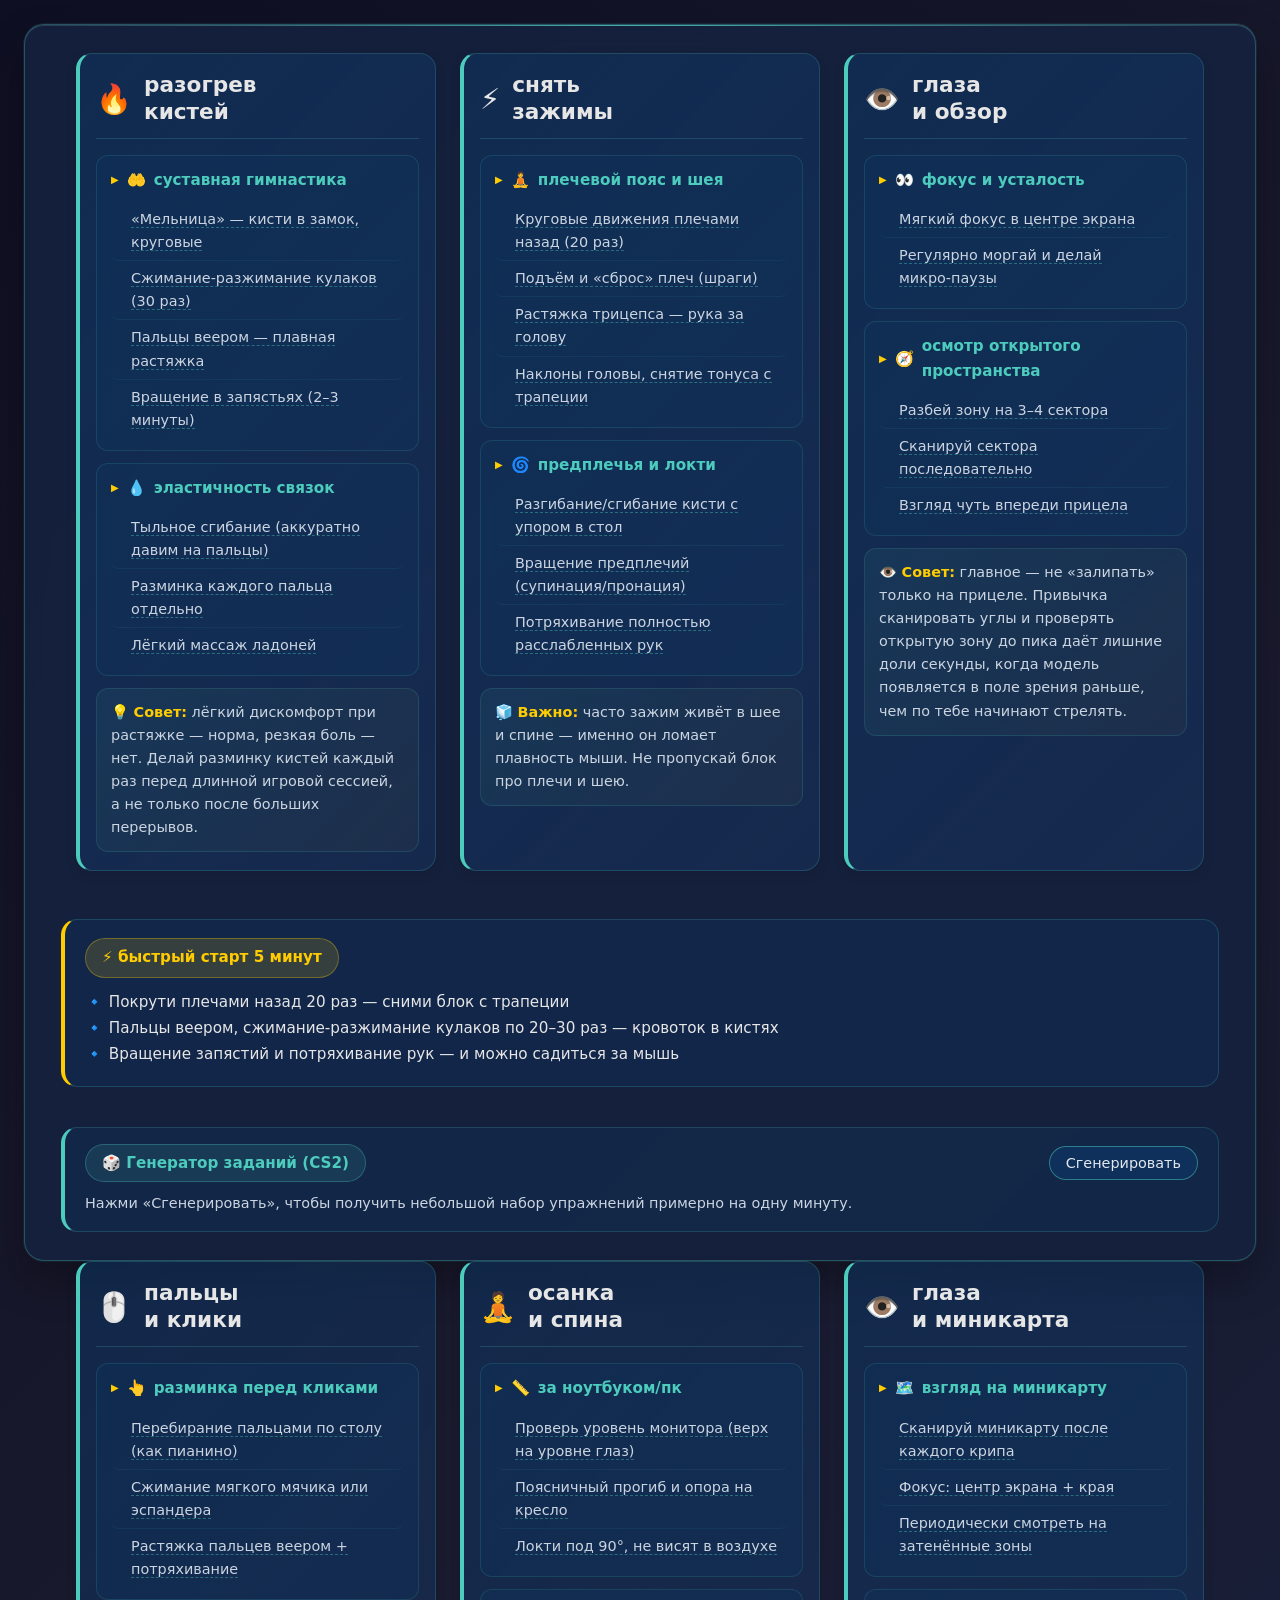
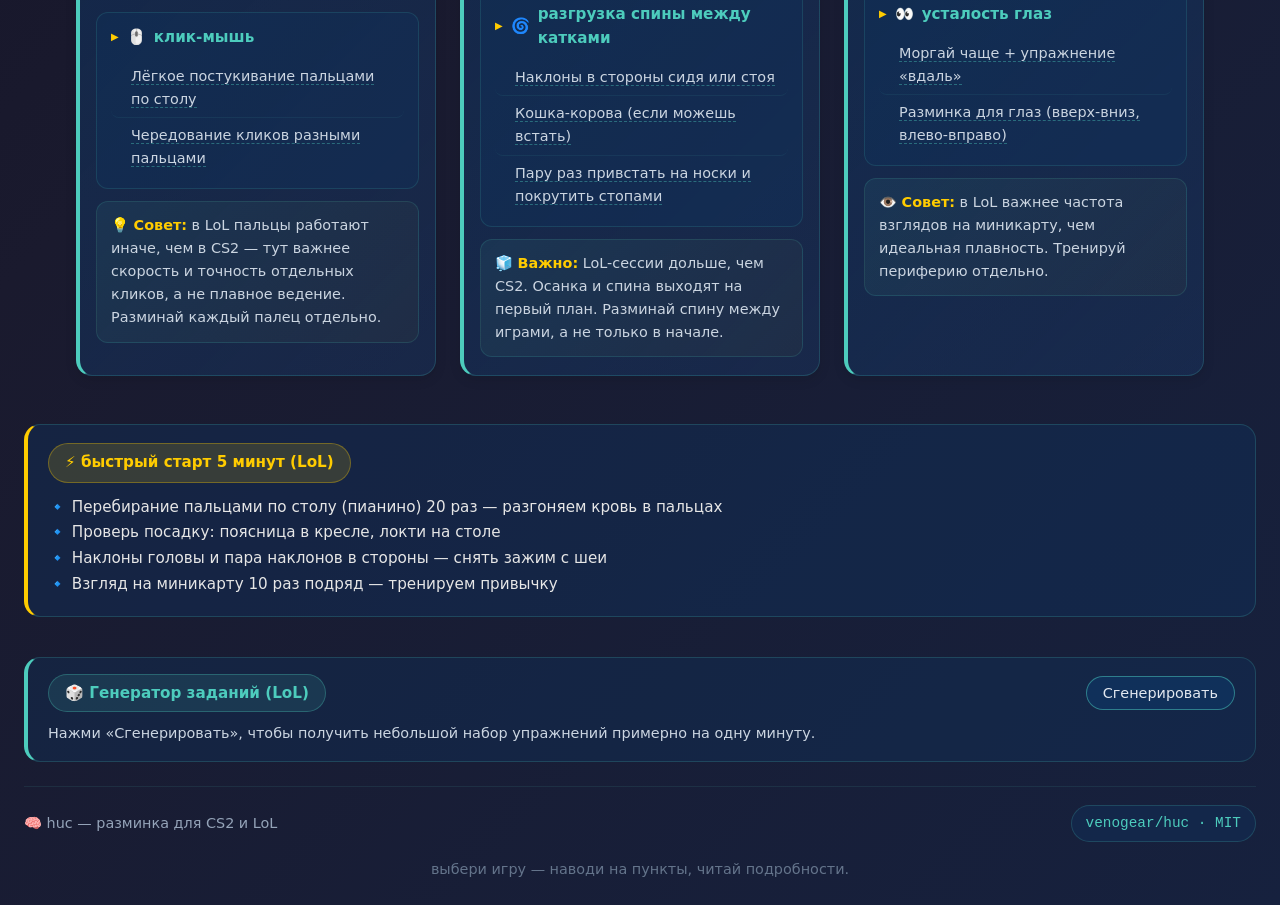
==== commit 5f800e4d: "1 1" ====
--- a/index.html
+++ b/index.html
@@ -3,7 +3,7 @@
 <head>
     <meta charset="UTF-8">
     <meta name="viewport" content="width=device-width, initial-scale=1.0">
-    <title>huc · разминка для CS2 и LoL</title>
+    <title>huc · разминка для CS2</title>
     <style>
         * {
             box-sizing: border-box;
@@ -51,50 +51,7 @@
             opacity: 0.8;
         }
 
-        /* Табы */
-        .tab-bar {
-            display: flex;
-            gap: 16px;
-            margin-bottom: 24px;
-            border-bottom: 1px solid rgba(77, 204, 189, 0.2);
-            padding-bottom: 12px;
-            flex-wrap: wrap;
-        }
-
-        .tab-btn {
-            background: transparent;
-            border: none;
-            color: #94a3b8;
-            font-size: 1.2rem;
-            font-weight: 600;
-            padding: 10px 24px;
-            border-radius: 40px;
-            cursor: pointer;
-            transition: all 0.2s;
-            border: 1px solid transparent;
-        }
-
-        .tab-btn:hover {
-            color: #4dccbd;
-            background: rgba(77, 204, 189, 0.05);
-            border-color: rgba(77, 204, 189, 0.2);
-        }
-
-        .tab-btn.active {
-            background: rgba(77, 204, 189, 0.12);
-            color: #4dccbd;
-            border-color: #4dccbd;
-            box-shadow: 0 0 12px rgba(77, 204, 189, 0.2);
-        }
-
-        .tab-content {
-            display: none;
-        }
-
-        .tab-content.active {
-            display: block;
-        }
-
+        /* Контент */
         .mindmap {
             display: flex;
             flex-wrap: wrap;
@@ -390,16 +347,8 @@
 </head>
 <body>
     <div class="wrapper">
-        <div class="container">
-            <!-- Табы -->
-            <div class="tab-bar">
-                <button class="tab-btn active" onclick="switchGame('cs2')">🔫 CS2</button>
-                <button class="tab-btn" onclick="switchGame('lol')">🏆 League of Legends</button>
-            </div>
-
-            <!-- Контент для CS2 (оригинальный) -->
-            <div id="cs2-content" class="tab-content active">
-                <div class="mindmap">
+            <div class="container">
+            <div class="mindmap">
                     <!-- Карточка 1: Разогрев кистей -->
                     <div class="card">
                         <div class="card-header">
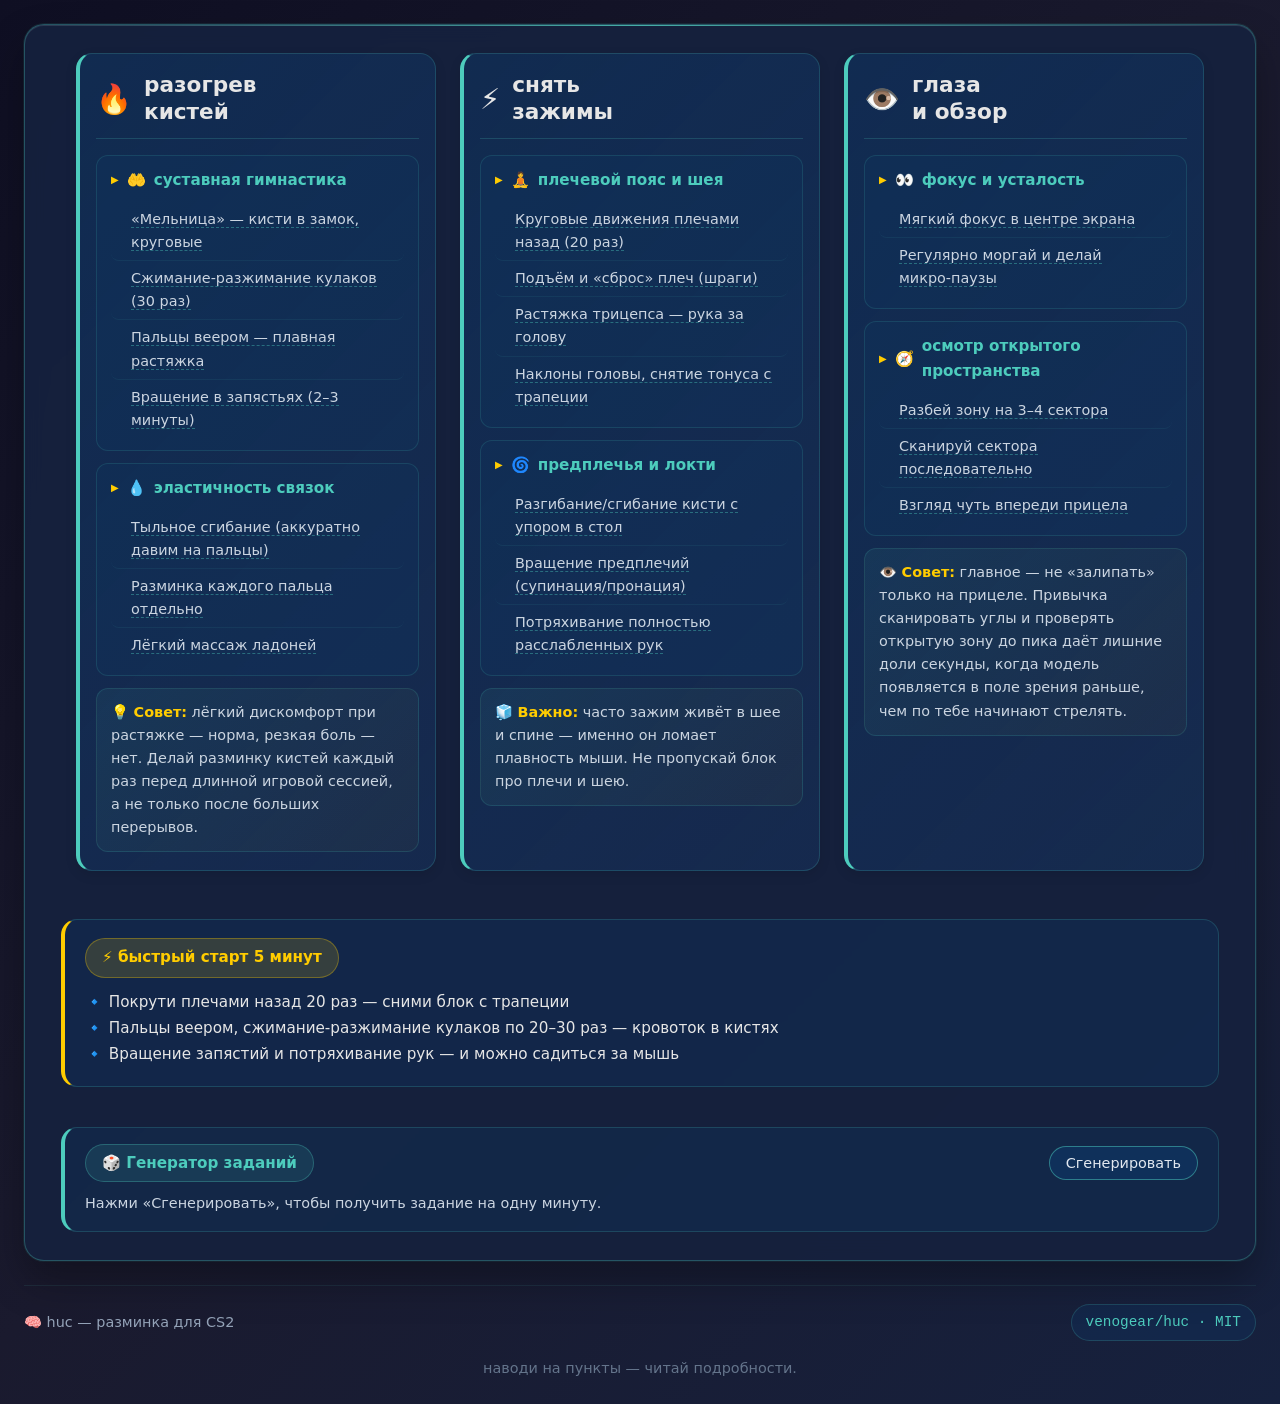
==== commit d0eb1052: "1 1" ====
--- a/index.html
+++ b/index.html
@@ -498,195 +498,30 @@
 
                     <div class="generator">
                         <div class="generator-header">
-                            <span class="label">🎲 Генератор заданий (CS2)</span>
-                            <button class="warmup-btn" data-game="cs2">Сгенерировать</button>
+                            <span class="label">🎲 Генератор заданий</span>
+                            <button class="warmup-btn">Сгенерировать</button>
                         </div>
                         <div class="generator-body cs2-result">
-                            Нажми «Сгенерировать», чтобы получить небольшой набор упражнений примерно на одну минуту.
+                            Нажми «Сгенерировать», чтобы получить задание на одну минуту.
                         </div>
                     </div>
                 </div>
             </div>
 
-            <!-- Контент для LoL (новый) -->
-            <div id="lol-content" class="tab-content">
-                <div class="mindmap">
-                    <!-- Карточка 1: Разогрев пальцев (LoL) -->
-                    <div class="card">
-                        <div class="card-header">
-                            <span class="icon">🖱️</span>
-                            <h2>пальцы<br>и клики</h2>
-                        </div>
-                        <div class="block">
-                            <div class="block-title"><span>👆</span> разминка перед кликами</div>
-                            <ul class="list">
-                                <li class="with-tooltip" data-focus="быстрее жмёшь ability + мышь">
-                                    <span class="li-text">Перебирание пальцами по столу (как пианино)</span>
-                                    <span class="tooltip-panel">Поставь ладонь на стол и перебирай пальцами по порядку: указательный → средний → безымянный → мизинец и обратно. 20–30 повторов. Разгоняет кровь в пальцах для быстрых кликов.</span>
-                                </li>
-                                <li class="with-tooltip" data-focus="палец не соскальзывает с клавиш">
-                                    <span class="li-text">Сжимание мягкого мячика или эспандера</span>
-                                    <span class="tooltip-panel">Если есть мячик — сжимай его каждой рукой по 20 раз. Укрепляет хватку и убирает скованность после перерыва.</span>
-                                </li>
-                                <li class="with-tooltip" data-focus="чётче нажимаешь QWER в упорках">
-                                    <span class="li-text">Растяжка пальцев веером + потряхивание</span>
-                                    <span class="tooltip-panel">Разведи пальцы максимально широко, задержись на 5 секунд, расслабь и потряси кистью. Повтори 3–4 раза.</span>
-                                </li>
-                            </ul>
-                        </div>
-                        <div class="block">
-                            <div class="block-title"><span>🖱️</span> клик-мышь</div>
-                            <ul class="list">
-                                <li class="with-tooltip" data-focus="меньше лишних кликов в напряжённый момент">
-                                    <span class="li-text">Лёгкое постукивание пальцами по столу</span>
-                                    <span class="tooltip-panel">Просто стучи подушечками пальцев по столу, расслабляя кисть. Снимает зажим с пальцев перед игрой.</span>
-                                </li>
-                                <li class="with-tooltip" data-focus="быстрее реагируешь на спайки">
-                                    <span class="li-text">Чередование кликов разными пальцами</span>
-                                    <span class="tooltip-panel">На столе постучи: указательный-средний-безымянный в разном порядке. Тренирует независимость пальцев для быстрых реакций.</span>
-                                </li>
-                            </ul>
-                        </div>
-                        <div class="tip">
-                            <p>💡 <strong>Совет:</strong> в LoL пальцы работают иначе, чем в CS2 — тут важнее скорость и точность отдельных кликов, а не плавное ведение. Разминай каждый палец отдельно.</p>
-                        </div>
-                    </div>
-
-                    <!-- Карточка 2: Осанка и спина (LoL) -->
-                    <div class="card">
-                        <div class="card-header">
-                            <span class="icon">🧘</span>
-                            <h2>осанка<br>и спина</h2>
-                        </div>
-                        <div class="block">
-                            <div class="block-title"><span>📏</span> за ноутбуком/пк</div>
-                            <ul class="list">
-                                <li class="with-tooltip" data-focus="не затекает шея за 40 минут игры">
-                                    <span class="li-text">Проверь уровень монитора (верх на уровне глаз)</span>
-                                    <span class="tooltip-panel">Если монитор низко — шея внаклон. Подними или подложи что-то. В LoL играют дольше, чем в CS2, осанка решает.</span>
-                                </li>
-                                <li class="with-tooltip" data-focus="спина не гудит к 30 минуте">
-                                    <span class="li-text">Поясничный прогиб и опора на кресло</span>
-                                    <span class="tooltip-panel">Сядь глубоко в кресло, поясница касается спинки. Если висишь на тазу — спина затекает за 20 минут.</span>
-                                </li>
-                                <li class="with-tooltip" data-focus="руки меньше устают от упора">
-                                    <span class="li-text">Локти под 90°, не висят в воздухе</span>
-                                    <span class="tooltip-panel">Плечи расслаблены, локти на столе или подлокотниках. Висящие локти забирают ресурс плеч и шеи.</span>
-                                </li>
-                            </ul>
-                        </div>
-                        <div class="block">
-                            <div class="block-title"><span>🌀</span> разгрузка спины между катками</div>
-                            <ul class="list">
-                                <li class="with-tooltip" data-focus="снять застой после длительной игры">
-                                    <span class="li-text">Наклоны в стороны сидя или стоя</span>
-                                    <span class="tooltip-panel">Руки вдоль тела, плавно наклоняйся влево-вправо. Растягивает бока и поясницу после статики.</span>
-                                </li>
-                                <li class="with-tooltip" data-focus="вернуть подвижность пояснице">
-                                    <span class="li-text">Кошка-корова (если можешь встать)</span>
-                                    <span class="tooltip-panel">Встань на четвереньки или просто сядь ровно, округли спину — прогнись. Снимает зажим с поясницы после долгого сидения.</span>
-                                </li>
-                                <li class="with-tooltip" data-focus="ноги не затекают">
-                                    <span class="li-text">Пару раз привстать на носки и покрутить стопами</span>
-                                    <span class="tooltip-panel">Кровь застаивается в ногах — шевели стопами, приподнимайся на носки, пока ищешь игру.</span>
-                                </li>
-                            </ul>
-                        </div>
-                        <div class="tip">
-                            <p>🧊 <strong>Важно:</strong> LoL-сессии дольше, чем CS2. Осанка и спина выходят на первый план. Разминай спину между играми, а не только в начале.</p>
-                        </div>
-                    </div>
-
-                    <!-- Карточка 3: Глаза и миникарта (LoL) -->
-                    <div class="card">
-                        <div class="card-header">
-                            <span class="icon">👁️</span>
-                            <h2>глаза<br>и миникарта</h2>
-                        </div>
-                        <div class="block">
-                            <div class="block-title"><span>🗺️</span> взгляд на миникарту</div>
-                            <ul class="list">
-                                <li class="with-tooltip" data-focus="чаще замечаешь врага на карте">
-                                    <span class="li-text">Сканируй миникарту после каждого крипа</span>
-                                    <span class="tooltip-panel">Привычка: после каждого последнего удара или убитого крипа бросай взгляд на миникарту на 0.5 сек. Тренируй её отдельно.</span>
-                                </li>
-                                <li class="with-tooltip" data-focus="не теряешься в замесе">
-                                    <span class="li-text">Фокус: центр экрана + края</span>
-                                    <span class="tooltip-panel">Держи фокус в центре, но периферией следи за краями экрана — там часто появляются ганки.</span>
-                                </li>
-                                <li class="with-tooltip" data-focus="быстрее реагируешь на врага из тьмы">
-                                    <span class="li-text">Периодически смотреть на затенённые зоны</span>
-                                    <span class="tooltip-panel">Не залипай только в линию — скользи взглядом по невидимым участкам, чтобы заранее заметить движение.</span>
-                                </li>
-                            </ul>
-                        </div>
-                        <div class="block">
-                            <div class="block-title"><span>👀</span> усталость глаз</div>
-                            <ul class="list">
-                                <li class="with-tooltip" data-focus="меньше сохнут глаза к концу игры">
-                                    <span class="li-text">Моргай чаще + упражнение «вдаль»</span>
-                                    <span class="tooltip-panel">В LoL глаза напряжены сильнее из-за постоянного мониторинга карты. Каждые 10 минут отводи взгляд от монитора вдаль на 10 секунд.</span>
-                                </li>
-                                <li class="with-tooltip" data-focus="легче различать цветные способности">
-                                    <span class="li-text">Разминка для глаз (вверх-вниз, влево-вправо)</span>
-                                    <span class="tooltip-panel">Поводи глазами, не поворачивая головы: вверх-вниз, влево-вправо, по кругу. Снимает спазм аккомодации.</span>
-                                </li>
-                            </ul>
-                        </div>
-                        <div class="tip">
-                            <p>👁️ <strong>Совет:</strong> в LoL важнее частота взглядов на миникарту, чем идеальная плавность. Тренируй периферию отдельно.</p>
-                        </div>
-                    </div>
-
-                    <!-- Быстрый старт и генератор (LoL) -->
-                    <div class="quick">
-                        <span class="label">⚡ быстрый старт 5 минут (LoL)</span><br>
-                        🔹 Перебирание пальцами по столу (пианино) 20 раз — разгоняем кровь в пальцах<br>
-                        🔹 Проверь посадку: поясница в кресле, локти на столе<br>
-                        🔹 Наклоны головы и пара наклонов в стороны — снять зажим с шеи<br>
-                        🔹 Взгляд на миникарту 10 раз подряд — тренируем привычку
-                    </div>
-
-                    <div class="generator">
-                        <div class="generator-header">
-                            <span class="label">🎲 Генератор заданий (LoL)</span>
-                            <button class="warmup-btn" data-game="lol">Сгенерировать</button>
-                        </div>
-                        <div class="generator-body lol-result">
-                            Нажми «Сгенерировать», чтобы получить небольшой набор упражнений примерно на одну минуту.
-                        </div>
-                    </div>
-                </div>
-            </div>
 
             <div class="footer">
-                <div>🧠 huc — разминка для CS2 и LoL</div>
+                <div>🧠 huc — разминка для CS2</div>
                 <div class="gh">venogear/huc · MIT</div>
             </div>
         </div>
 
-        <p class="tagline">выбери игру — наводи на пункты, читай подробности.</p>
+        <p class="tagline">наводи на пункты — читай подробности.</p>
     </div>
 
     <script>
-        // Переключение табов
-        function switchGame(game) {
-            // Переключаем классы у табов
-            document.querySelectorAll('.tab-btn').forEach(btn => btn.classList.remove('active'));
-            document.querySelectorAll('.tab-content').forEach(content => content.classList.remove('active'));
-            
-            if (game === 'cs2') {
-                document.querySelectorAll('.tab-btn')[0].classList.add('active');
-                document.getElementById('cs2-content').classList.add('active');
-            } else {
-                document.querySelectorAll('.tab-btn')[1].classList.add('active');
-                document.getElementById('lol-content').classList.add('active');
-            }
-        }
-
-        // Инициализация тултипов (универсальная для обоих табов)
-        function initTooltips(container) {
-            const items = container.querySelectorAll('.list li.with-tooltip');
+        document.addEventListener('DOMContentLoaded', () => {
+            // Инициализация тултипов
+            const items = document.querySelectorAll('.list li.with-tooltip');
             
             items.forEach(li => {
                 const panel = li.querySelector('.tooltip-panel');
@@ -722,21 +557,12 @@
                     li.classList.toggle('selected');
                 });
             });
-        }
-
-        // Инициализация после загрузки страницы
-        document.addEventListener('DOMContentLoaded', () => {
-            // Инициализация тултипов для обоих табов
-            initTooltips(document.getElementById('cs2-content'));
-            initTooltips(document.getElementById('lol-content'));
-
-            // Генераторы заданий
-            const cs2Btn = document.querySelector('.warmup-btn[data-game="cs2"]');
-            const lolBtn = document.querySelector('.warmup-btn[data-game="lol"]');
-            const cs2Result = document.querySelector('.cs2-result');
-            const lolResult = document.querySelector('.lol-result');
-
-            const cs2Tasks = [
+
+            // Генератор заданий
+            const btn = document.querySelector('.warmup-btn');
+            const result = document.querySelector('.cs2-result');
+
+            const tasks = [
                 '60 сек: вращение запястий и лёгкое потряхивание рук стоя — фокус на расслаблении кистей и снижении зажима.',
                 '60 сек: круговые движения плечами назад + шраги (подъём и сброс плеч) — фокус на снятии зажима с трапеции и плечевого пояса.',
                 '60 сек: пальцы веером и мягкая растяжка каждого пальца по очереди — фокус на подвижности пальцев и подготовке к точным движениям мышью.',
@@ -745,26 +571,10 @@
                 '30 сек: наклоны головы в стороны и вперёд без рывков + 30 сек потряхивания рук — фокус на разгрузке шеи/спины и снижении общей скованности.'
             ];
 
-            const lolTasks = [
-                '60 сек: перебирание пальцами по столу как на пианино (все пальцы по очереди) — разогрев пальцев под быстрые клики QWER.',
-                '60 сек: проверь посадку — поясница прижата, локти на столе, + наклоны головы в стороны — снять зажим шеи.',
-                '60 сек: растяжка пальцев веером + потряхивание кистями — убрать скованность после перерыва.',
-                '30 сек: взгляд на миникарту 10 раз подряд (просто переводи взгляд) + 30 сек вращения глазами — тренировка привычки сканировать карту.',
-                '30 сек: сжимание-разжимание кулаков + 30 сек «кошка-корова» (прогибы спины сидя) — разгрузка спины и кистей.',
-                '60 сек: постучи пальцами по столу в хаотичном порядке — разгоняем кровь в пальцах перед активной игрой.'
-            ];
-
-            if (cs2Btn && cs2Result) {
-                cs2Btn.addEventListener('click', () => {
-                    const task = cs2Tasks[Math.floor(Math.random() * cs2Tasks.length)];
-                    cs2Result.innerHTML = 'Задание на 1 минуту:<br>🔹 ' + task;
-                });
-            }
-
-            if (lolBtn && lolResult) {
-                lolBtn.addEventListener('click', () => {
-                    const task = lolTasks[Math.floor(Math.random() * lolTasks.length)];
-                    lolResult.innerHTML = 'Задание на 1 минуту:<br>🔹 ' + task;
+            if (btn && result) {
+                btn.addEventListener('click', () => {
+                    const task = tasks[Math.floor(Math.random() * tasks.length)];
+                    result.innerHTML = 'Задание на 1 минуту:<br>🔹 ' + task;
                 });
             }
         });
